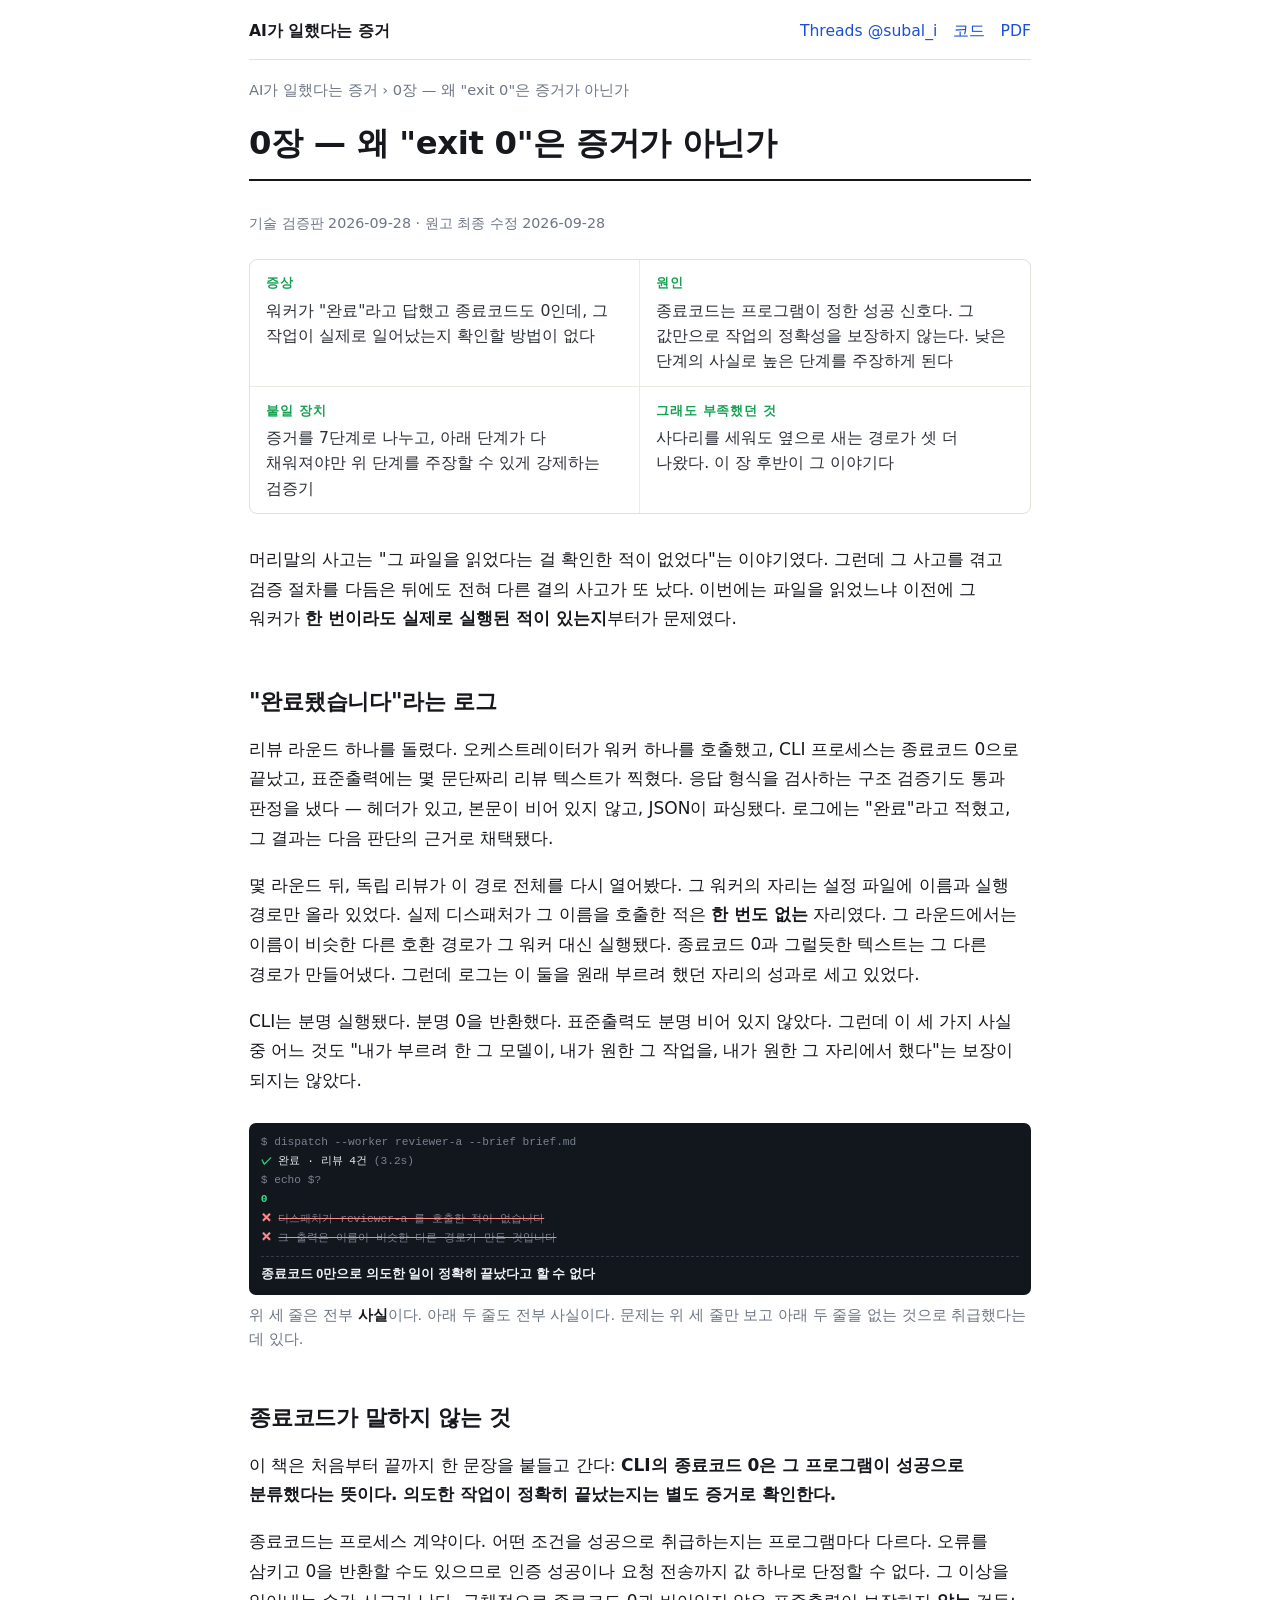
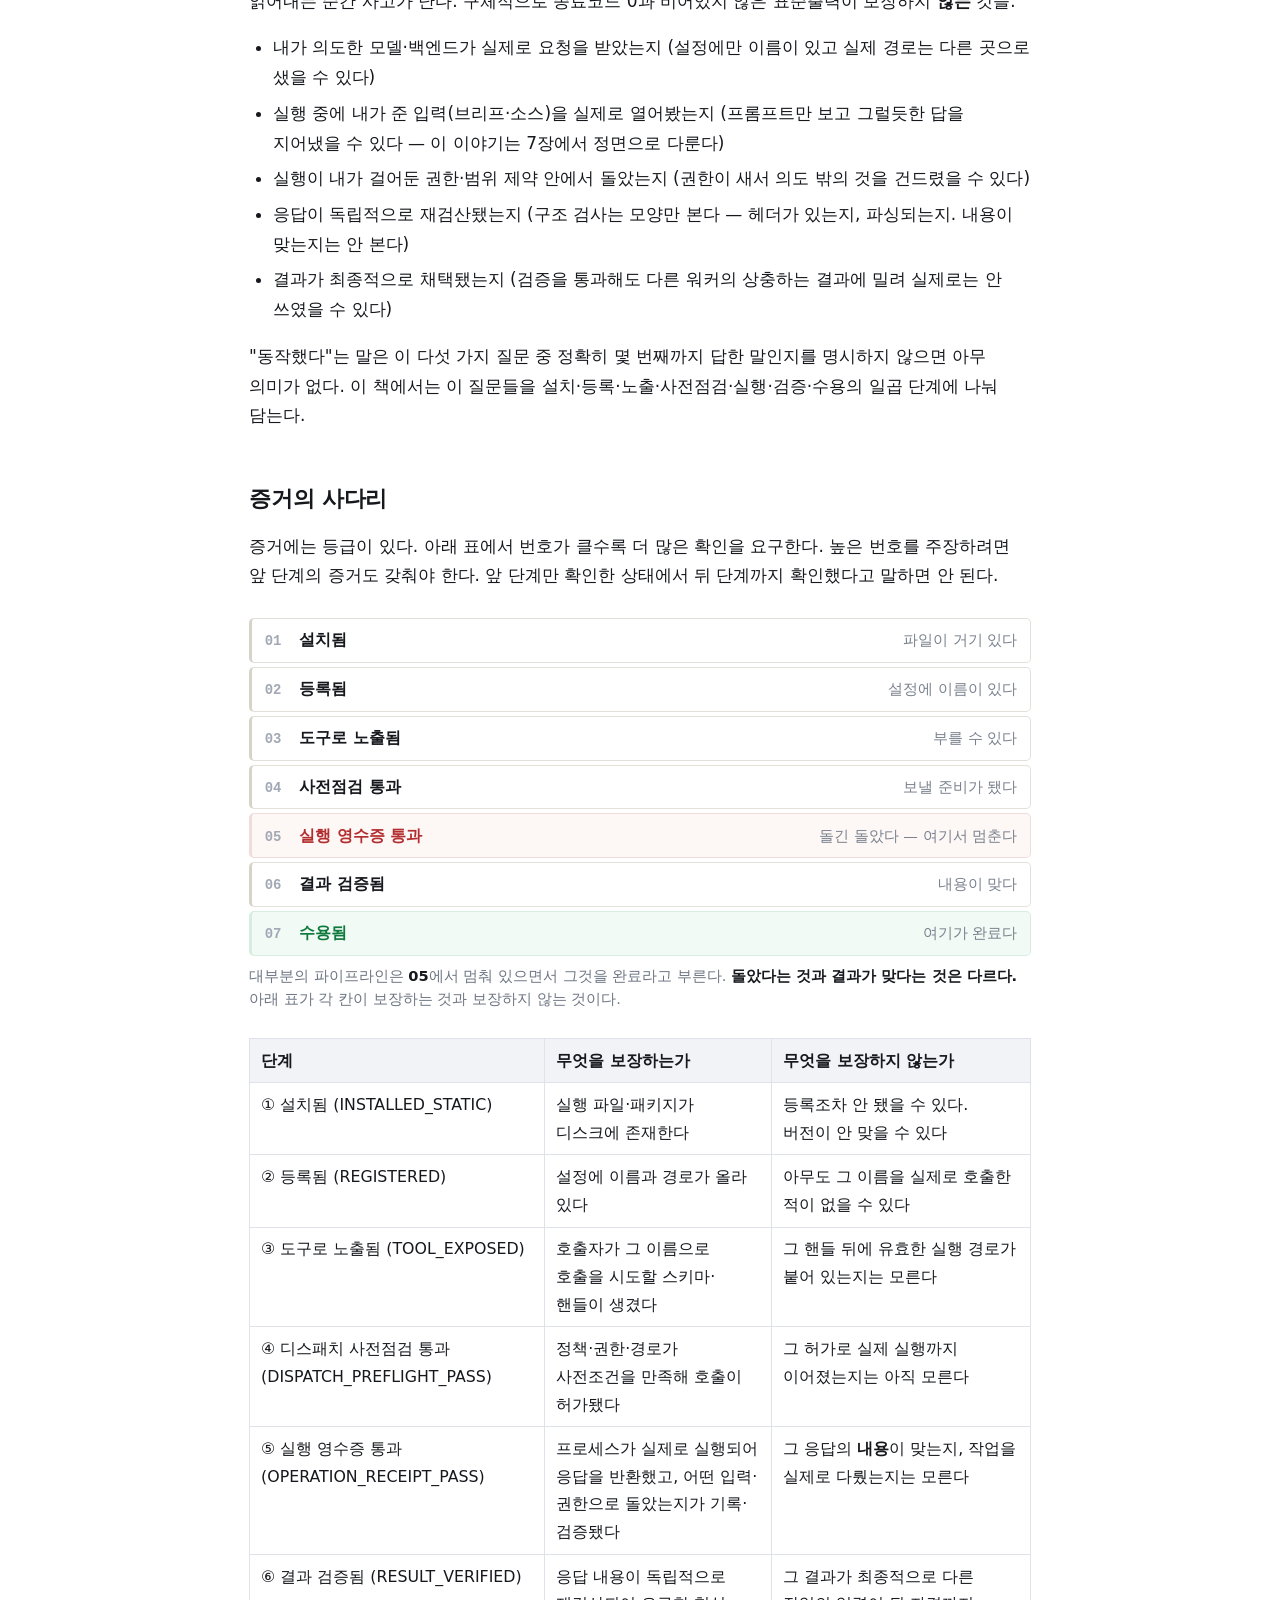
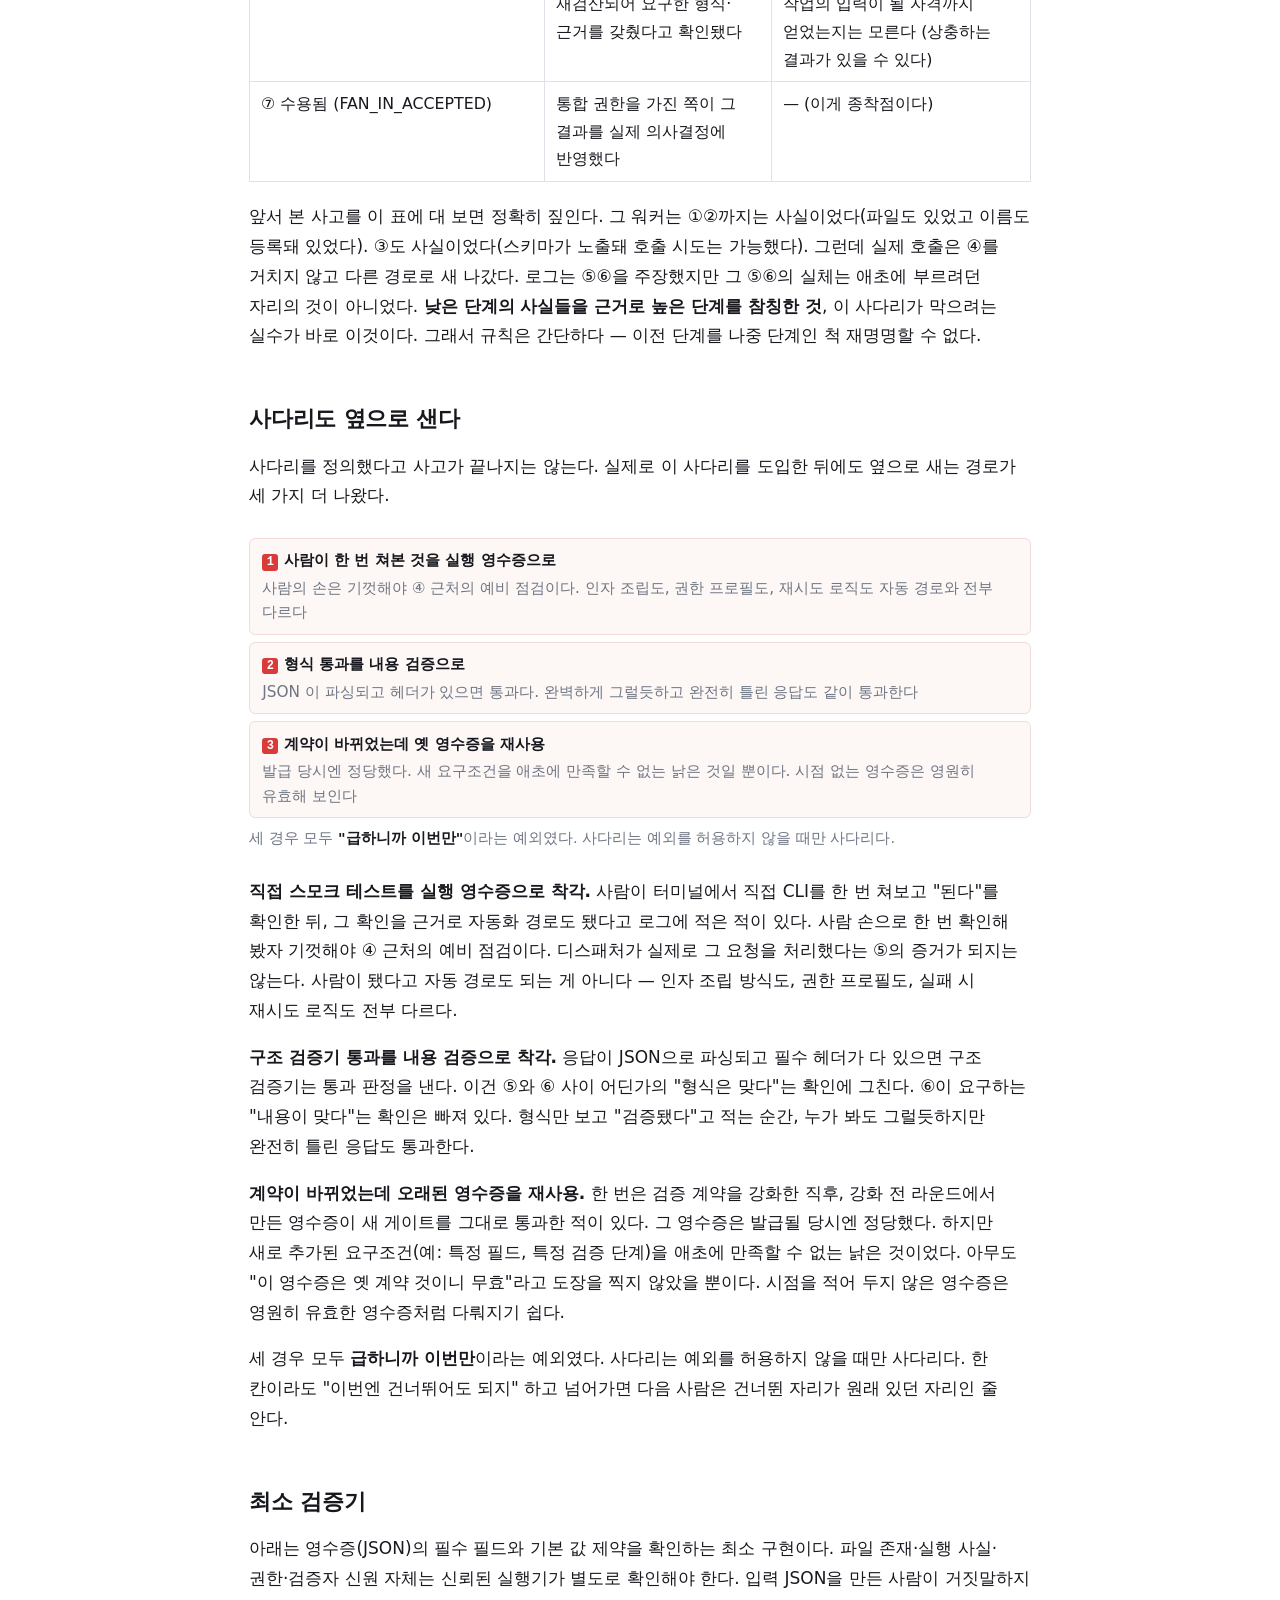
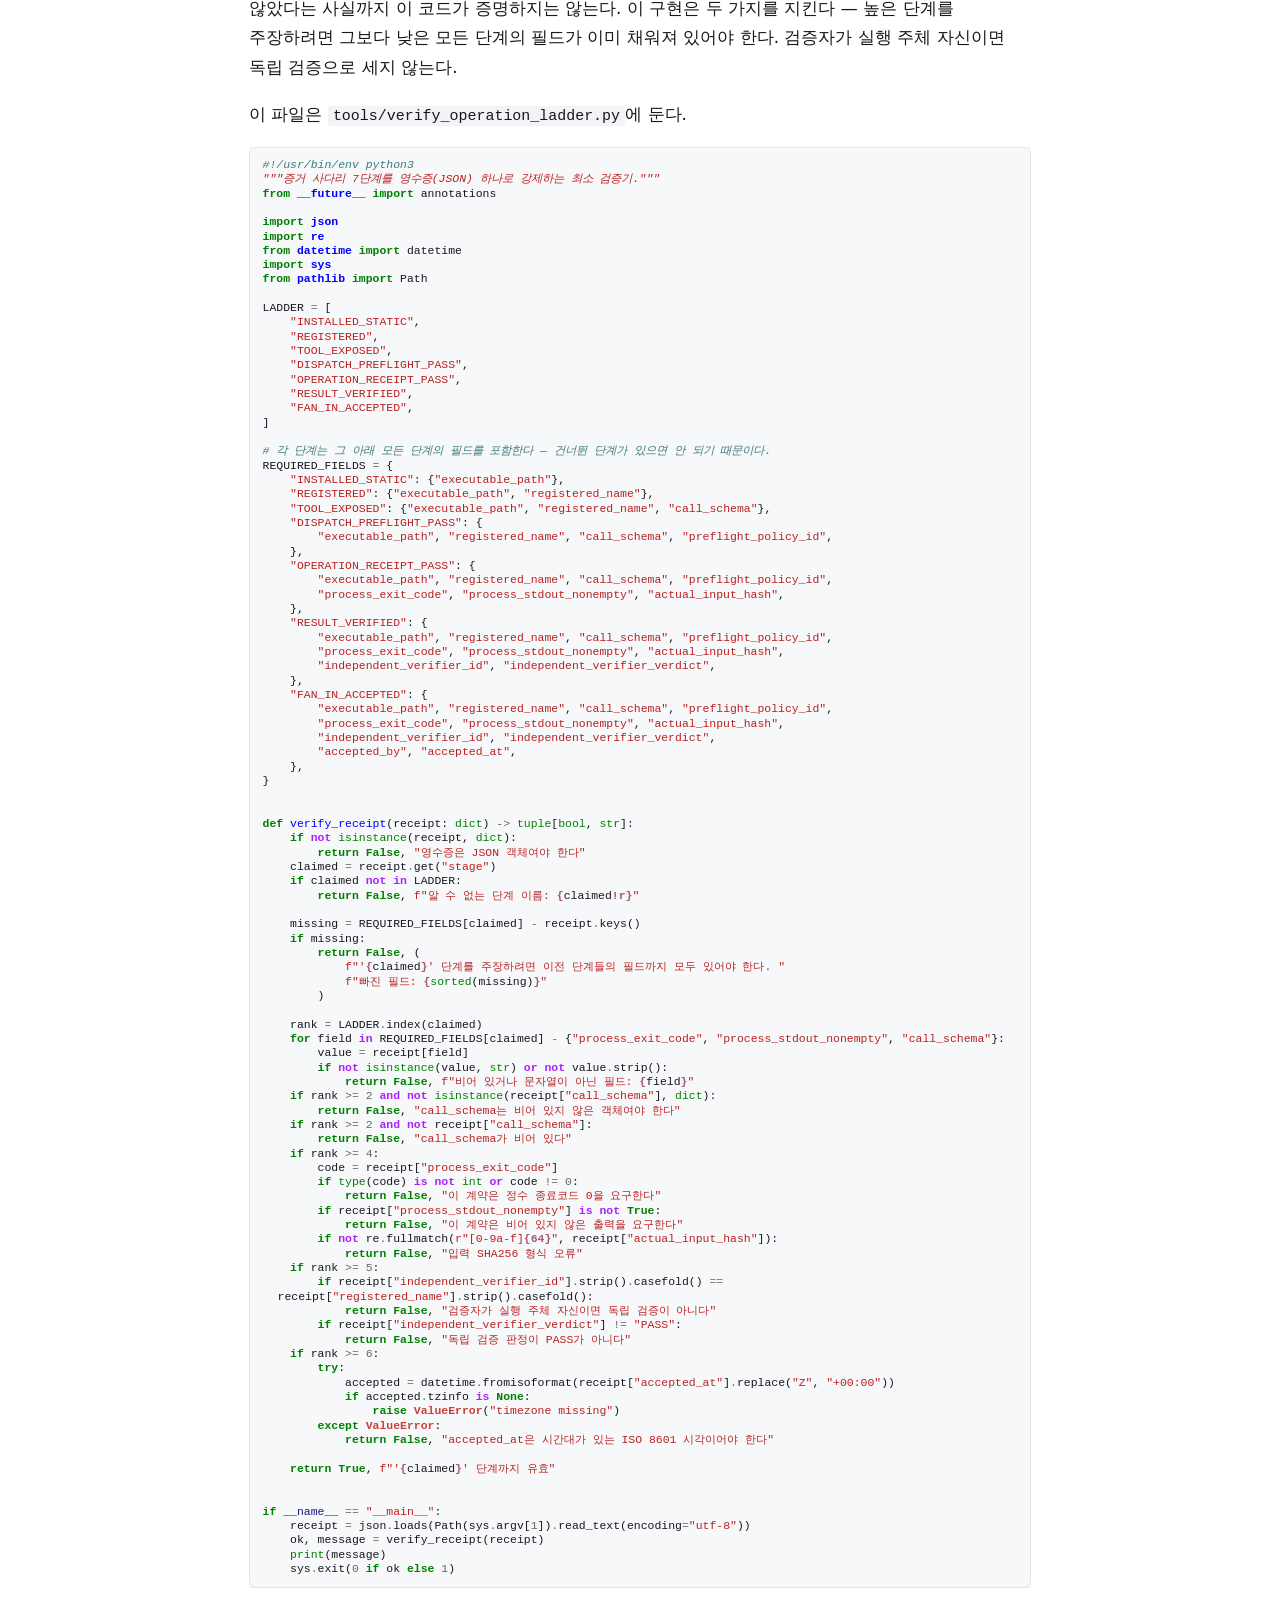
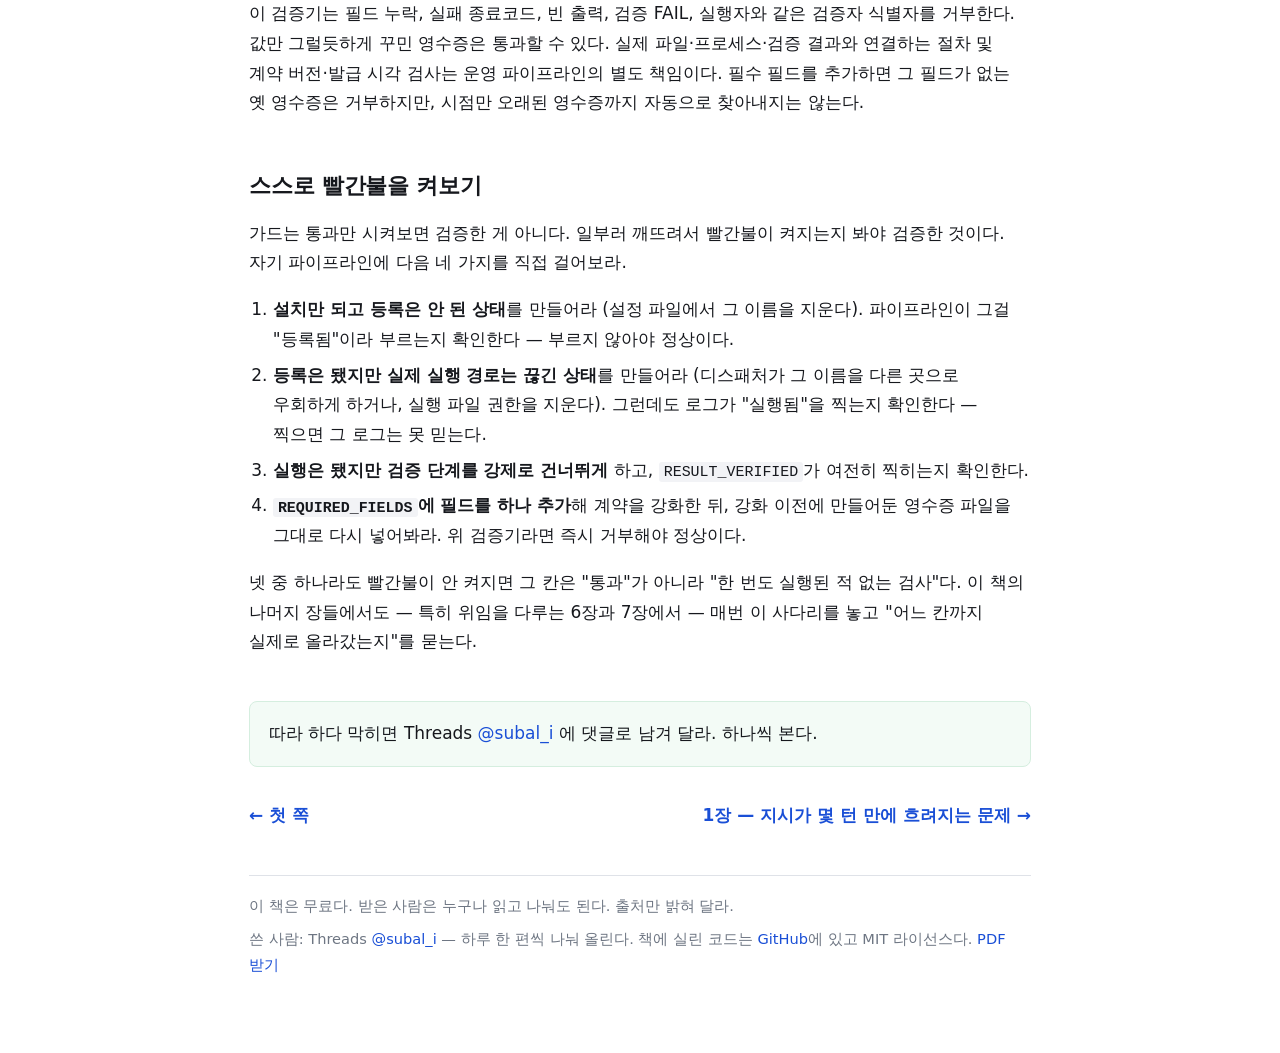
==== docs/ch00-exit-code-is-not-evidence/index.html @ d0c1cbe1 "Add web edition of the book (docs/) for GitHub Pages 책 0~8장 전문을 장마다 한 쪽짜리 웹 책으로 올린다(GitHub Pages, do" ====
<!doctype html>
<html lang="ko">
<head>
<meta charset="utf-8">
<meta name="viewport" content="width=device-width, initial-scale=1">
<title>0장 — 왜 &quot;exit 0&quot;은 증거가 아닌가 | AI가 일했다는 증거</title>
<meta name="description" content="워커가 &quot;완료&quot;라고 답했고 종료코드도 0인데, 그 작업이 실제로 일어났는지 확인할 방법이 없다. 붙일 장치: 증거를 7단계로 나누고, 아래 단계가 다 채워져야만 위 단계를 주장할 수 있게 강제하는 검증기.">
<link rel="canonical" href="https://gforce10-design.github.io/ai-work-evidence/ch00-exit-code-is-not-evidence/">
<meta property="og:type" content="article">
<meta property="og:site_name" content="AI가 일했다는 증거">
<meta property="og:title" content="0장 — 왜 &quot;exit 0&quot;은 증거가 아닌가 | AI가 일했다는 증거">
<meta property="og:description" content="워커가 &quot;완료&quot;라고 답했고 종료코드도 0인데, 그 작업이 실제로 일어났는지 확인할 방법이 없다. 붙일 장치: 증거를 7단계로 나누고, 아래 단계가 다 채워져야만 위 단계를 주장할 수 있게 강제하는 검증기.">
<meta property="og:url" content="https://gforce10-design.github.io/ai-work-evidence/ch00-exit-code-is-not-evidence/">
<meta property="og:image" content="https://gforce10-design.github.io/ai-work-evidence/assets/og.png">
<meta property="og:locale" content="ko_KR">
<meta name="twitter:card" content="summary_large_image">
<link rel="sitemap" type="application/xml" href="https://gforce10-design.github.io/ai-work-evidence/sitemap.xml">
<link rel="stylesheet" href="../assets/style.css">
<script type="application/ld+json">{"@context": "https://schema.org", "@graph": [{"@type": "Article", "@id": "https://gforce10-design.github.io/ai-work-evidence/ch00-exit-code-is-not-evidence/#article", "headline": "0장 — 왜 \"exit 0\"은 증거가 아닌가", "description": "워커가 \"완료\"라고 답했고 종료코드도 0인데, 그 작업이 실제로 일어났는지 확인할 방법이 없다. 붙일 장치: 증거를 7단계로 나누고, 아래 단계가 다 채워져야만 위 단계를 주장할 수 있게 강제하는 검증기.", "inLanguage": "ko", "mainEntityOfPage": "https://gforce10-design.github.io/ai-work-evidence/ch00-exit-code-is-not-evidence/", "isAccessibleForFree": true, "image": "https://gforce10-design.github.io/ai-work-evidence/assets/og.png", "isPartOf": {"@type": "Book", "@id": "https://gforce10-design.github.io/ai-work-evidence/#book", "name": "AI가 일했다는 증거", "url": "https://gforce10-design.github.io/ai-work-evidence/"}, "author": {"@type": "Person", "@id": "https://gforce10-design.github.io/ai-work-evidence/#author", "name": "subal_i", "url": "https://www.threads.com/@subal_i", "sameAs": ["https://www.threads.com/@subal_i", "https://github.com/Gforce10-design"]}, "datePublished": "2026-09-28", "dateModified": "2026-09-28"}, {"@type": "BreadcrumbList", "itemListElement": [{"@type": "ListItem", "position": 1, "name": "AI가 일했다는 증거", "item": "https://gforce10-design.github.io/ai-work-evidence/"}, {"@type": "ListItem", "position": 2, "name": "0장 — 왜 \"exit 0\"은 증거가 아닌가", "item": "https://gforce10-design.github.io/ai-work-evidence/ch00-exit-code-is-not-evidence/"}]}]}</script>
</head>
<body>
<header class="site"><a class="name" href="../">AI가 일했다는 증거</a><nav><a href="https://www.threads.com/@subal_i">Threads @subal_i</a><a href="https://github.com/Gforce10-design/ai-work-evidence">코드</a><a href="https://github.com/Gforce10-design/ai-work-evidence/releases/latest">PDF</a></nav></header>
<nav class="crumb" aria-label="위치"><a href="../">AI가 일했다는 증거</a> › 0장 — 왜 &quot;exit 0&quot;은 증거가 아닌가</nav>
<main>
<article>
<h1 id="0-exit-0">0장 — 왜 "exit 0"은 증거가 아닌가</h1>
<p class="stamp">기술 검증판 2026-09-28 · 원고 최종 수정 2026-09-28</p>
<div class="brief"><div><dt>증상</dt><dd>워커가 "완료"라고 답했고 종료코드도 0인데, 그 작업이 실제로 일어났는지 확인할 방법이 없다</dd></div><div><dt>원인</dt><dd>종료코드는 프로그램이 정한 성공 신호다. 그 값만으로 작업의 정확성을 보장하지 않는다. 낮은 단계의 사실로 높은 단계를 주장하게 된다</dd></div><div><dt>붙일 장치</dt><dd>증거를 7단계로 나누고, 아래 단계가 다 채워져야만 위 단계를 주장할 수 있게 강제하는 검증기</dd></div><div><dt>그래도 부족했던 것</dt><dd>사다리를 세워도 옆으로 새는 경로가 셋 더 나왔다. 이 장 후반이 그 이야기다</dd></div></div>

<p>머리말의 사고는 "그 파일을 읽었다는 걸 확인한 적이 없었다"는 이야기였다. 그런데 그 사고를 겪고 검증 절차를 다듬은 뒤에도 전혀 다른 결의 사고가 또 났다. 이번에는 파일을 읽었느냐 이전에 그 워커가 <strong>한 번이라도 실제로 실행된 적이 있는지</strong>부터가 문제였다.</p>
<h2 id="_1">"완료됐습니다"라는 로그</h2>
<p>리뷰 라운드 하나를 돌렸다. 오케스트레이터가 워커 하나를 호출했고, CLI 프로세스는 종료코드 0으로 끝났고, 표준출력에는 몇 문단짜리 리뷰 텍스트가 찍혔다. 응답 형식을 검사하는 구조 검증기도 통과 판정을 냈다 — 헤더가 있고, 본문이 비어 있지 않고, JSON이 파싱됐다. 로그에는 "완료"라고 적혔고, 그 결과는 다음 판단의 근거로 채택됐다.</p>
<p>몇 라운드 뒤, 독립 리뷰가 이 경로 전체를 다시 열어봤다. 그 워커의 자리는 설정 파일에 이름과 실행 경로만 올라 있었다. 실제 디스패처가 그 이름을 호출한 적은 <strong>한 번도 없는</strong> 자리였다. 그 라운드에서는 이름이 비슷한 다른 호환 경로가 그 워커 대신 실행됐다. 종료코드 0과 그럴듯한 텍스트는 그 다른 경로가 만들어냈다. 그런데 로그는 이 둘을 원래 부르려 했던 자리의 성과로 세고 있었다.</p>
<p>CLI는 분명 실행됐다. 분명 0을 반환했다. 표준출력도 분명 비어 있지 않았다. 그런데 이 세 가지 사실 중 어느 것도 "내가 부르려 한 그 모델이, 내가 원한 그 작업을, 내가 원한 그 자리에서 했다"는 보장이 되지는 않았다.</p>
<div class="fig"><div class="term"><div class="l muted">$ dispatch --worker reviewer-a --brief brief.md</div><div class="l"><span class="ok">✓</span> 완료 · 리뷰 4건 <span class="muted">(3.2s)</span></div><div class="l muted">$ echo $?</div><div class="l"><span class="ok">0</span></div><div class="l"><span class="bad">✕</span> <span class="strike">디스패처가 reviewer-a 를 호출한 적이 없습니다</span></div><div class="l"><span class="bad">✕</span> <span class="strike">그 출력은 이름이 비슷한 다른 경로가 만든 것입니다</span></div><div class="verdict">종료코드 0만으로 의도한 일이 정확히 끝났다고 할 수 없다</div></div><div class="fig-cap">위 세 줄은 전부 <b>사실</b>이다. 아래 두 줄도 전부 사실이다. 문제는 위 세 줄만 보고 아래 두 줄을 없는 것으로 취급했다는 데 있다.</div></div>

<h2 id="_2">종료코드가 말하지 않는 것</h2>
<p>이 책은 처음부터 끝까지 한 문장을 붙들고 간다: <strong>CLI의 종료코드 0은 그 프로그램이 성공으로 분류했다는 뜻이다. 의도한 작업이 정확히 끝났는지는 별도 증거로 확인한다.</strong></p>
<p>종료코드는 프로세스 계약이다. 어떤 조건을 성공으로 취급하는지는 프로그램마다 다르다. 오류를 삼키고 0을 반환할 수도 있으므로 인증 성공이나 요청 전송까지 값 하나로 단정할 수 없다. 그 이상을 읽어내는 순간 사고가 난다. 구체적으로 종료코드 0과 비어있지 않은 표준출력이 보장하지 <strong>않는</strong> 것들:</p>
<ul>
<li>내가 의도한 모델·백엔드가 실제로 요청을 받았는지 (설정에만 이름이 있고 실제 경로는 다른 곳으로 샜을 수 있다)</li>
<li>실행 중에 내가 준 입력(브리프·소스)을 실제로 열어봤는지 (프롬프트만 보고 그럴듯한 답을 지어냈을 수 있다 — 이 이야기는 7장에서 정면으로 다룬다)</li>
<li>실행이 내가 걸어둔 권한·범위 제약 안에서 돌았는지 (권한이 새서 의도 밖의 것을 건드렸을 수 있다)</li>
<li>응답이 독립적으로 재검산됐는지 (구조 검사는 모양만 본다 — 헤더가 있는지, 파싱되는지. 내용이 맞는지는 안 본다)</li>
<li>결과가 최종적으로 채택됐는지 (검증을 통과해도 다른 워커의 상충하는 결과에 밀려 실제로는 안 쓰였을 수 있다)</li>
</ul>
<p>"동작했다"는 말은 이 다섯 가지 질문 중 정확히 몇 번째까지 답한 말인지를 명시하지 않으면 아무 의미가 없다. 이 책에서는 이 질문들을 설치·등록·노출·사전점검·실행·검증·수용의 일곱 단계에 나눠 담는다.</p>
<h2 id="_3">증거의 사다리</h2>
<p>증거에는 등급이 있다. 아래 표에서 번호가 클수록 더 많은 확인을 요구한다. 높은 번호를 주장하려면 앞 단계의 증거도 갖춰야 한다. 앞 단계만 확인한 상태에서 뒤 단계까지 확인했다고 말하면 안 된다.</p>
<div class="fig"><div class="ladder"><div class="rung"><span class="n">01</span><span class="t">설치됨</span><span class="d">파일이 거기 있다</span></div><div class="rung"><span class="n">02</span><span class="t">등록됨</span><span class="d">설정에 이름이 있다</span></div><div class="rung"><span class="n">03</span><span class="t">도구로 노출됨</span><span class="d">부를 수 있다</span></div><div class="rung"><span class="n">04</span><span class="t">사전점검 통과</span><span class="d">보낼 준비가 됐다</span></div><div class="rung bad"><span class="n">05</span><span class="t">실행 영수증 통과</span><span class="d">돌긴 돌았다 — 여기서 멈춘다</span></div><div class="rung"><span class="n">06</span><span class="t">결과 검증됨</span><span class="d">내용이 맞다</span></div><div class="rung hi"><span class="n">07</span><span class="t">수용됨</span><span class="d">여기가 완료다</span></div></div><div class="fig-cap">대부분의 파이프라인은 <b>05</b>에서 멈춰 있으면서 그것을 완료라고 부른다. <b>돌았다는 것과 결과가 맞다는 것은 다르다.</b> 아래 표가 각 칸이 보장하는 것과 보장하지 않는 것이다.</div></div>

<div class="tw"><table>
<thead>
<tr>
<th>단계</th>
<th>무엇을 보장하는가</th>
<th>무엇을 보장하지 않는가</th>
</tr>
</thead>
<tbody>
<tr>
<td>① 설치됨 (INSTALLED_STATIC)</td>
<td>실행 파일·패키지가 디스크에 존재한다</td>
<td>등록조차 안 됐을 수 있다. 버전이 안 맞을 수 있다</td>
</tr>
<tr>
<td>② 등록됨 (REGISTERED)</td>
<td>설정에 이름과 경로가 올라 있다</td>
<td>아무도 그 이름을 실제로 호출한 적이 없을 수 있다</td>
</tr>
<tr>
<td>③ 도구로 노출됨 (TOOL_EXPOSED)</td>
<td>호출자가 그 이름으로 호출을 시도할 스키마·핸들이 생겼다</td>
<td>그 핸들 뒤에 유효한 실행 경로가 붙어 있는지는 모른다</td>
</tr>
<tr>
<td>④ 디스패치 사전점검 통과 (DISPATCH_PREFLIGHT_PASS)</td>
<td>정책·권한·경로가 사전조건을 만족해 호출이 허가됐다</td>
<td>그 허가로 실제 실행까지 이어졌는지는 아직 모른다</td>
</tr>
<tr>
<td>⑤ 실행 영수증 통과 (OPERATION_RECEIPT_PASS)</td>
<td>프로세스가 실제로 실행되어 응답을 반환했고, 어떤 입력·권한으로 돌았는지가 기록·검증됐다</td>
<td>그 응답의 <strong>내용</strong>이 맞는지, 작업을 실제로 다뤘는지는 모른다</td>
</tr>
<tr>
<td>⑥ 결과 검증됨 (RESULT_VERIFIED)</td>
<td>응답 내용이 독립적으로 재검산되어 요구한 형식·근거를 갖췄다고 확인됐다</td>
<td>그 결과가 최종적으로 다른 작업의 입력이 될 자격까지 얻었는지는 모른다 (상충하는 결과가 있을 수 있다)</td>
</tr>
<tr>
<td>⑦ 수용됨 (FAN_IN_ACCEPTED)</td>
<td>통합 권한을 가진 쪽이 그 결과를 실제 의사결정에 반영했다</td>
<td>— (이게 종착점이다)</td>
</tr>
</tbody>
</table></div>
<p>앞서 본 사고를 이 표에 대 보면 정확히 짚인다. 그 워커는 ①②까지는 사실이었다(파일도 있었고 이름도 등록돼 있었다). ③도 사실이었다(스키마가 노출돼 호출 시도는 가능했다). 그런데 실제 호출은 ④를 거치지 않고 다른 경로로 새 나갔다. 로그는 ⑤⑥을 주장했지만 그 ⑤⑥의 실체는 애초에 부르려던 자리의 것이 아니었다. <strong>낮은 단계의 사실들을 근거로 높은 단계를 참칭한 것</strong>, 이 사다리가 막으려는 실수가 바로 이것이다. 그래서 규칙은 간단하다 — 이전 단계를 나중 단계인 척 재명명할 수 없다.</p>
<h2 id="_4">사다리도 옆으로 샌다</h2>
<p>사다리를 정의했다고 사고가 끝나지는 않는다. 실제로 이 사다리를 도입한 뒤에도 옆으로 새는 경로가 세 가지 더 나왔다.</p>
<div class="fig"><div class="cards one"><div class="card warn"><div class="h"><span class="ix">1</span>사람이 한 번 쳐본 것을 실행 영수증으로</div><div class="sub">사람의 손은 기껏해야 ④ 근처의 예비 점검이다. 인자 조립도, 권한 프로필도, 재시도 로직도 자동 경로와 전부 다르다</div></div><div class="card warn"><div class="h"><span class="ix">2</span>형식 통과를 내용 검증으로</div><div class="sub">JSON 이 파싱되고 헤더가 있으면 통과다. 완벽하게 그럴듯하고 완전히 틀린 응답도 같이 통과한다</div></div><div class="card warn"><div class="h"><span class="ix">3</span>계약이 바뀌었는데 옛 영수증을 재사용</div><div class="sub">발급 당시엔 정당했다. 새 요구조건을 애초에 만족할 수 없는 낡은 것일 뿐이다. 시점 없는 영수증은 영원히 유효해 보인다</div></div></div><div class="fig-cap">세 경우 모두 <b>"급하니까 이번만"</b>이라는 예외였다. 사다리는 예외를 허용하지 않을 때만 사다리다.</div></div>

<p><strong>직접 스모크 테스트를 실행 영수증으로 착각.</strong> 사람이 터미널에서 직접 CLI를 한 번 쳐보고 "된다"를 확인한 뒤, 그 확인을 근거로 자동화 경로도 됐다고 로그에 적은 적이 있다. 사람 손으로 한 번 확인해 봤자 기껏해야 ④ 근처의 예비 점검이다. 디스패처가 실제로 그 요청을 처리했다는 ⑤의 증거가 되지는 않는다. 사람이 됐다고 자동 경로도 되는 게 아니다 — 인자 조립 방식도, 권한 프로필도, 실패 시 재시도 로직도 전부 다르다.</p>
<p><strong>구조 검증기 통과를 내용 검증으로 착각.</strong> 응답이 JSON으로 파싱되고 필수 헤더가 다 있으면 구조 검증기는 통과 판정을 낸다. 이건 ⑤와 ⑥ 사이 어딘가의 "형식은 맞다"는 확인에 그친다. ⑥이 요구하는 "내용이 맞다"는 확인은 빠져 있다. 형식만 보고 "검증됐다"고 적는 순간, 누가 봐도 그럴듯하지만 완전히 틀린 응답도 통과한다.</p>
<p><strong>계약이 바뀌었는데 오래된 영수증을 재사용.</strong> 한 번은 검증 계약을 강화한 직후, 강화 전 라운드에서 만든 영수증이 새 게이트를 그대로 통과한 적이 있다. 그 영수증은 발급될 당시엔 정당했다. 하지만 새로 추가된 요구조건(예: 특정 필드, 특정 검증 단계)을 애초에 만족할 수 없는 낡은 것이었다. 아무도 "이 영수증은 옛 계약 것이니 무효"라고 도장을 찍지 않았을 뿐이다. 시점을 적어 두지 않은 영수증은 영원히 유효한 영수증처럼 다뤄지기 쉽다.</p>
<p>세 경우 모두 <strong>급하니까 이번만</strong>이라는 예외였다. 사다리는 예외를 허용하지 않을 때만 사다리다. 한 칸이라도 "이번엔 건너뛰어도 되지" 하고 넘어가면 다음 사람은 건너뛴 자리가 원래 있던 자리인 줄 안다.</p>
<h2 id="_5">최소 검증기</h2>
<p>아래는 영수증(JSON)의 필수 필드와 기본 값 제약을 확인하는 최소 구현이다. 파일 존재·실행 사실·권한·검증자 신원 자체는 신뢰된 실행기가 별도로 확인해야 한다. 입력 JSON을 만든 사람이 거짓말하지 않았다는 사실까지 이 코드가 증명하지는 않는다. 이 구현은 두 가지를 지킨다 — 높은 단계를 주장하려면 그보다 낮은 모든 단계의 필드가 이미 채워져 있어야 한다. 검증자가 실행 주체 자신이면 독립 검증으로 세지 않는다.</p>
<p>이 파일은 <code>tools/verify_operation_ladder.py</code>에 둔다.</p>
<div class="codehilite" style="background: #f8f8f8"><pre style="line-height: 125%;"><span></span><code><span id="ln-1"><span style="color: #3D7B7B; font-style: italic">#!/usr/bin/env python3</span>
</span><span id="ln-2"><span style="color: #BA2121; font-style: italic">&quot;&quot;&quot;증거 사다리 7단계를 영수증(JSON) 하나로 강제하는 최소 검증기.&quot;&quot;&quot;</span>
</span><span id="ln-3"><span style="color: #008000; font-weight: bold">from</span><span style="color: #BBB"> </span><span style="color: #00F; font-weight: bold">__future__</span><span style="color: #BBB"> </span><span style="color: #008000; font-weight: bold">import</span> annotations
</span><span id="ln-4">
</span><span id="ln-5"><span style="color: #008000; font-weight: bold">import</span><span style="color: #BBB"> </span><span style="color: #00F; font-weight: bold">json</span>
</span><span id="ln-6"><span style="color: #008000; font-weight: bold">import</span><span style="color: #BBB"> </span><span style="color: #00F; font-weight: bold">re</span>
</span><span id="ln-7"><span style="color: #008000; font-weight: bold">from</span><span style="color: #BBB"> </span><span style="color: #00F; font-weight: bold">datetime</span><span style="color: #BBB"> </span><span style="color: #008000; font-weight: bold">import</span> datetime
</span><span id="ln-8"><span style="color: #008000; font-weight: bold">import</span><span style="color: #BBB"> </span><span style="color: #00F; font-weight: bold">sys</span>
</span><span id="ln-9"><span style="color: #008000; font-weight: bold">from</span><span style="color: #BBB"> </span><span style="color: #00F; font-weight: bold">pathlib</span><span style="color: #BBB"> </span><span style="color: #008000; font-weight: bold">import</span> Path
</span><span id="ln-10">
</span><span id="ln-11">LADDER <span style="color: #666">=</span> [
</span><span id="ln-12">    <span style="color: #BA2121">&quot;INSTALLED_STATIC&quot;</span>,
</span><span id="ln-13">    <span style="color: #BA2121">&quot;REGISTERED&quot;</span>,
</span><span id="ln-14">    <span style="color: #BA2121">&quot;TOOL_EXPOSED&quot;</span>,
</span><span id="ln-15">    <span style="color: #BA2121">&quot;DISPATCH_PREFLIGHT_PASS&quot;</span>,
</span><span id="ln-16">    <span style="color: #BA2121">&quot;OPERATION_RECEIPT_PASS&quot;</span>,
</span><span id="ln-17">    <span style="color: #BA2121">&quot;RESULT_VERIFIED&quot;</span>,
</span><span id="ln-18">    <span style="color: #BA2121">&quot;FAN_IN_ACCEPTED&quot;</span>,
</span><span id="ln-19">]
</span><span id="ln-20">
</span><span id="ln-21"><span style="color: #3D7B7B; font-style: italic"># 각 단계는 그 아래 모든 단계의 필드를 포함한다 — 건너뛴 단계가 있으면 안 되기 때문이다.</span>
</span><span id="ln-22">REQUIRED_FIELDS <span style="color: #666">=</span> {
</span><span id="ln-23">    <span style="color: #BA2121">&quot;INSTALLED_STATIC&quot;</span>: {<span style="color: #BA2121">&quot;executable_path&quot;</span>},
</span><span id="ln-24">    <span style="color: #BA2121">&quot;REGISTERED&quot;</span>: {<span style="color: #BA2121">&quot;executable_path&quot;</span>, <span style="color: #BA2121">&quot;registered_name&quot;</span>},
</span><span id="ln-25">    <span style="color: #BA2121">&quot;TOOL_EXPOSED&quot;</span>: {<span style="color: #BA2121">&quot;executable_path&quot;</span>, <span style="color: #BA2121">&quot;registered_name&quot;</span>, <span style="color: #BA2121">&quot;call_schema&quot;</span>},
</span><span id="ln-26">    <span style="color: #BA2121">&quot;DISPATCH_PREFLIGHT_PASS&quot;</span>: {
</span><span id="ln-27">        <span style="color: #BA2121">&quot;executable_path&quot;</span>, <span style="color: #BA2121">&quot;registered_name&quot;</span>, <span style="color: #BA2121">&quot;call_schema&quot;</span>, <span style="color: #BA2121">&quot;preflight_policy_id&quot;</span>,
</span><span id="ln-28">    },
</span><span id="ln-29">    <span style="color: #BA2121">&quot;OPERATION_RECEIPT_PASS&quot;</span>: {
</span><span id="ln-30">        <span style="color: #BA2121">&quot;executable_path&quot;</span>, <span style="color: #BA2121">&quot;registered_name&quot;</span>, <span style="color: #BA2121">&quot;call_schema&quot;</span>, <span style="color: #BA2121">&quot;preflight_policy_id&quot;</span>,
</span><span id="ln-31">        <span style="color: #BA2121">&quot;process_exit_code&quot;</span>, <span style="color: #BA2121">&quot;process_stdout_nonempty&quot;</span>, <span style="color: #BA2121">&quot;actual_input_hash&quot;</span>,
</span><span id="ln-32">    },
</span><span id="ln-33">    <span style="color: #BA2121">&quot;RESULT_VERIFIED&quot;</span>: {
</span><span id="ln-34">        <span style="color: #BA2121">&quot;executable_path&quot;</span>, <span style="color: #BA2121">&quot;registered_name&quot;</span>, <span style="color: #BA2121">&quot;call_schema&quot;</span>, <span style="color: #BA2121">&quot;preflight_policy_id&quot;</span>,
</span><span id="ln-35">        <span style="color: #BA2121">&quot;process_exit_code&quot;</span>, <span style="color: #BA2121">&quot;process_stdout_nonempty&quot;</span>, <span style="color: #BA2121">&quot;actual_input_hash&quot;</span>,
</span><span id="ln-36">        <span style="color: #BA2121">&quot;independent_verifier_id&quot;</span>, <span style="color: #BA2121">&quot;independent_verifier_verdict&quot;</span>,
</span><span id="ln-37">    },
</span><span id="ln-38">    <span style="color: #BA2121">&quot;FAN_IN_ACCEPTED&quot;</span>: {
</span><span id="ln-39">        <span style="color: #BA2121">&quot;executable_path&quot;</span>, <span style="color: #BA2121">&quot;registered_name&quot;</span>, <span style="color: #BA2121">&quot;call_schema&quot;</span>, <span style="color: #BA2121">&quot;preflight_policy_id&quot;</span>,
</span><span id="ln-40">        <span style="color: #BA2121">&quot;process_exit_code&quot;</span>, <span style="color: #BA2121">&quot;process_stdout_nonempty&quot;</span>, <span style="color: #BA2121">&quot;actual_input_hash&quot;</span>,
</span><span id="ln-41">        <span style="color: #BA2121">&quot;independent_verifier_id&quot;</span>, <span style="color: #BA2121">&quot;independent_verifier_verdict&quot;</span>,
</span><span id="ln-42">        <span style="color: #BA2121">&quot;accepted_by&quot;</span>, <span style="color: #BA2121">&quot;accepted_at&quot;</span>,
</span><span id="ln-43">    },
</span><span id="ln-44">}
</span><span id="ln-45">
</span><span id="ln-46">
</span><span id="ln-47"><span style="color: #008000; font-weight: bold">def</span><span style="color: #BBB"> </span><span style="color: #00F">verify_receipt</span>(receipt: <span style="color: #008000">dict</span>) <span style="color: #666">-&gt;</span> <span style="color: #008000">tuple</span>[<span style="color: #008000">bool</span>, <span style="color: #008000">str</span>]:
</span><span id="ln-48">    <span style="color: #008000; font-weight: bold">if</span> <span style="color: #A2F; font-weight: bold">not</span> <span style="color: #008000">isinstance</span>(receipt, <span style="color: #008000">dict</span>):
</span><span id="ln-49">        <span style="color: #008000; font-weight: bold">return</span> <span style="color: #008000; font-weight: bold">False</span>, <span style="color: #BA2121">&quot;영수증은 JSON 객체여야 한다&quot;</span>
</span><span id="ln-50">    claimed <span style="color: #666">=</span> receipt<span style="color: #666">.</span>get(<span style="color: #BA2121">&quot;stage&quot;</span>)
</span><span id="ln-51">    <span style="color: #008000; font-weight: bold">if</span> claimed <span style="color: #A2F; font-weight: bold">not</span> <span style="color: #A2F; font-weight: bold">in</span> LADDER:
</span><span id="ln-52">        <span style="color: #008000; font-weight: bold">return</span> <span style="color: #008000; font-weight: bold">False</span>, <span style="color: #BA2121">f&quot;알 수 없는 단계 이름: </span><span style="color: #A45A77; font-weight: bold">{</span>claimed<span style="color: #A45A77; font-weight: bold">!r}</span><span style="color: #BA2121">&quot;</span>
</span><span id="ln-53">
</span><span id="ln-54">    missing <span style="color: #666">=</span> REQUIRED_FIELDS[claimed] <span style="color: #666">-</span> receipt<span style="color: #666">.</span>keys()
</span><span id="ln-55">    <span style="color: #008000; font-weight: bold">if</span> missing:
</span><span id="ln-56">        <span style="color: #008000; font-weight: bold">return</span> <span style="color: #008000; font-weight: bold">False</span>, (
</span><span id="ln-57">            <span style="color: #BA2121">f&quot;&#39;</span><span style="color: #A45A77; font-weight: bold">{</span>claimed<span style="color: #A45A77; font-weight: bold">}</span><span style="color: #BA2121">&#39; 단계를 주장하려면 이전 단계들의 필드까지 모두 있어야 한다. &quot;</span>
</span><span id="ln-58">            <span style="color: #BA2121">f&quot;빠진 필드: </span><span style="color: #A45A77; font-weight: bold">{</span><span style="color: #008000">sorted</span>(missing)<span style="color: #A45A77; font-weight: bold">}</span><span style="color: #BA2121">&quot;</span>
</span><span id="ln-59">        )
</span><span id="ln-60">
</span><span id="ln-61">    rank <span style="color: #666">=</span> LADDER<span style="color: #666">.</span>index(claimed)
</span><span id="ln-62">    <span style="color: #008000; font-weight: bold">for</span> field <span style="color: #A2F; font-weight: bold">in</span> REQUIRED_FIELDS[claimed] <span style="color: #666">-</span> {<span style="color: #BA2121">&quot;process_exit_code&quot;</span>, <span style="color: #BA2121">&quot;process_stdout_nonempty&quot;</span>, <span style="color: #BA2121">&quot;call_schema&quot;</span>}:
</span><span id="ln-63">        value <span style="color: #666">=</span> receipt[field]
</span><span id="ln-64">        <span style="color: #008000; font-weight: bold">if</span> <span style="color: #A2F; font-weight: bold">not</span> <span style="color: #008000">isinstance</span>(value, <span style="color: #008000">str</span>) <span style="color: #A2F; font-weight: bold">or</span> <span style="color: #A2F; font-weight: bold">not</span> value<span style="color: #666">.</span>strip():
</span><span id="ln-65">            <span style="color: #008000; font-weight: bold">return</span> <span style="color: #008000; font-weight: bold">False</span>, <span style="color: #BA2121">f&quot;비어 있거나 문자열이 아닌 필드: </span><span style="color: #A45A77; font-weight: bold">{</span>field<span style="color: #A45A77; font-weight: bold">}</span><span style="color: #BA2121">&quot;</span>
</span><span id="ln-66">    <span style="color: #008000; font-weight: bold">if</span> rank <span style="color: #666">&gt;=</span> <span style="color: #666">2</span> <span style="color: #A2F; font-weight: bold">and</span> <span style="color: #A2F; font-weight: bold">not</span> <span style="color: #008000">isinstance</span>(receipt[<span style="color: #BA2121">&quot;call_schema&quot;</span>], <span style="color: #008000">dict</span>):
</span><span id="ln-67">        <span style="color: #008000; font-weight: bold">return</span> <span style="color: #008000; font-weight: bold">False</span>, <span style="color: #BA2121">&quot;call_schema는 비어 있지 않은 객체여야 한다&quot;</span>
</span><span id="ln-68">    <span style="color: #008000; font-weight: bold">if</span> rank <span style="color: #666">&gt;=</span> <span style="color: #666">2</span> <span style="color: #A2F; font-weight: bold">and</span> <span style="color: #A2F; font-weight: bold">not</span> receipt[<span style="color: #BA2121">&quot;call_schema&quot;</span>]:
</span><span id="ln-69">        <span style="color: #008000; font-weight: bold">return</span> <span style="color: #008000; font-weight: bold">False</span>, <span style="color: #BA2121">&quot;call_schema가 비어 있다&quot;</span>
</span><span id="ln-70">    <span style="color: #008000; font-weight: bold">if</span> rank <span style="color: #666">&gt;=</span> <span style="color: #666">4</span>:
</span><span id="ln-71">        code <span style="color: #666">=</span> receipt[<span style="color: #BA2121">&quot;process_exit_code&quot;</span>]
</span><span id="ln-72">        <span style="color: #008000; font-weight: bold">if</span> <span style="color: #008000">type</span>(code) <span style="color: #A2F; font-weight: bold">is</span> <span style="color: #A2F; font-weight: bold">not</span> <span style="color: #008000">int</span> <span style="color: #A2F; font-weight: bold">or</span> code <span style="color: #666">!=</span> <span style="color: #666">0</span>:
</span><span id="ln-73">            <span style="color: #008000; font-weight: bold">return</span> <span style="color: #008000; font-weight: bold">False</span>, <span style="color: #BA2121">&quot;이 계약은 정수 종료코드 0을 요구한다&quot;</span>
</span><span id="ln-74">        <span style="color: #008000; font-weight: bold">if</span> receipt[<span style="color: #BA2121">&quot;process_stdout_nonempty&quot;</span>] <span style="color: #A2F; font-weight: bold">is</span> <span style="color: #A2F; font-weight: bold">not</span> <span style="color: #008000; font-weight: bold">True</span>:
</span><span id="ln-75">            <span style="color: #008000; font-weight: bold">return</span> <span style="color: #008000; font-weight: bold">False</span>, <span style="color: #BA2121">&quot;이 계약은 비어 있지 않은 출력을 요구한다&quot;</span>
</span><span id="ln-76">        <span style="color: #008000; font-weight: bold">if</span> <span style="color: #A2F; font-weight: bold">not</span> re<span style="color: #666">.</span>fullmatch(<span style="color: #BA2121">r&quot;[0-9a-f]</span><span style="color: #A45A77; font-weight: bold">{64}</span><span style="color: #BA2121">&quot;</span>, receipt[<span style="color: #BA2121">&quot;actual_input_hash&quot;</span>]):
</span><span id="ln-77">            <span style="color: #008000; font-weight: bold">return</span> <span style="color: #008000; font-weight: bold">False</span>, <span style="color: #BA2121">&quot;입력 SHA256 형식 오류&quot;</span>
</span><span id="ln-78">    <span style="color: #008000; font-weight: bold">if</span> rank <span style="color: #666">&gt;=</span> <span style="color: #666">5</span>:
</span><span id="ln-79">        <span style="color: #008000; font-weight: bold">if</span> receipt[<span style="color: #BA2121">&quot;independent_verifier_id&quot;</span>]<span style="color: #666">.</span>strip()<span style="color: #666">.</span>casefold() <span style="color: #666">==</span> receipt[<span style="color: #BA2121">&quot;registered_name&quot;</span>]<span style="color: #666">.</span>strip()<span style="color: #666">.</span>casefold():
</span><span id="ln-80">            <span style="color: #008000; font-weight: bold">return</span> <span style="color: #008000; font-weight: bold">False</span>, <span style="color: #BA2121">&quot;검증자가 실행 주체 자신이면 독립 검증이 아니다&quot;</span>
</span><span id="ln-81">        <span style="color: #008000; font-weight: bold">if</span> receipt[<span style="color: #BA2121">&quot;independent_verifier_verdict&quot;</span>] <span style="color: #666">!=</span> <span style="color: #BA2121">&quot;PASS&quot;</span>:
</span><span id="ln-82">            <span style="color: #008000; font-weight: bold">return</span> <span style="color: #008000; font-weight: bold">False</span>, <span style="color: #BA2121">&quot;독립 검증 판정이 PASS가 아니다&quot;</span>
</span><span id="ln-83">    <span style="color: #008000; font-weight: bold">if</span> rank <span style="color: #666">&gt;=</span> <span style="color: #666">6</span>:
</span><span id="ln-84">        <span style="color: #008000; font-weight: bold">try</span>:
</span><span id="ln-85">            accepted <span style="color: #666">=</span> datetime<span style="color: #666">.</span>fromisoformat(receipt[<span style="color: #BA2121">&quot;accepted_at&quot;</span>]<span style="color: #666">.</span>replace(<span style="color: #BA2121">&quot;Z&quot;</span>, <span style="color: #BA2121">&quot;+00:00&quot;</span>))
</span><span id="ln-86">            <span style="color: #008000; font-weight: bold">if</span> accepted<span style="color: #666">.</span>tzinfo <span style="color: #A2F; font-weight: bold">is</span> <span style="color: #008000; font-weight: bold">None</span>:
</span><span id="ln-87">                <span style="color: #008000; font-weight: bold">raise</span> <span style="color: #CB3F38; font-weight: bold">ValueError</span>(<span style="color: #BA2121">&quot;timezone missing&quot;</span>)
</span><span id="ln-88">        <span style="color: #008000; font-weight: bold">except</span> <span style="color: #CB3F38; font-weight: bold">ValueError</span>:
</span><span id="ln-89">            <span style="color: #008000; font-weight: bold">return</span> <span style="color: #008000; font-weight: bold">False</span>, <span style="color: #BA2121">&quot;accepted_at은 시간대가 있는 ISO 8601 시각이어야 한다&quot;</span>
</span><span id="ln-90">
</span><span id="ln-91">    <span style="color: #008000; font-weight: bold">return</span> <span style="color: #008000; font-weight: bold">True</span>, <span style="color: #BA2121">f&quot;&#39;</span><span style="color: #A45A77; font-weight: bold">{</span>claimed<span style="color: #A45A77; font-weight: bold">}</span><span style="color: #BA2121">&#39; 단계까지 유효&quot;</span>
</span><span id="ln-92">
</span><span id="ln-93">
</span><span id="ln-94"><span style="color: #008000; font-weight: bold">if</span> <span style="color: #19177C">__name__</span> <span style="color: #666">==</span> <span style="color: #BA2121">&quot;__main__&quot;</span>:
</span><span id="ln-95">    receipt <span style="color: #666">=</span> json<span style="color: #666">.</span>loads(Path(sys<span style="color: #666">.</span>argv[<span style="color: #666">1</span>])<span style="color: #666">.</span>read_text(encoding<span style="color: #666">=</span><span style="color: #BA2121">&quot;utf-8&quot;</span>))
</span><span id="ln-96">    ok, message <span style="color: #666">=</span> verify_receipt(receipt)
</span><span id="ln-97">    <span style="color: #008000">print</span>(message)
</span><span id="ln-98">    sys<span style="color: #666">.</span>exit(<span style="color: #666">0</span> <span style="color: #008000; font-weight: bold">if</span> ok <span style="color: #008000; font-weight: bold">else</span> <span style="color: #666">1</span>)
</span></code></pre></div>

<p>이 검증기는 필드 누락, 실패 종료코드, 빈 출력, 검증 FAIL, 실행자와 같은 검증자 식별자를 거부한다. 값만 그럴듯하게 꾸민 영수증은 통과할 수 있다. 실제 파일·프로세스·검증 결과와 연결하는 절차 및 계약 버전·발급 시각 검사는 운영 파이프라인의 별도 책임이다. 필수 필드를 추가하면 그 필드가 없는 옛 영수증은 거부하지만, 시점만 오래된 영수증까지 자동으로 찾아내지는 않는다.</p>
<h2 id="_6">스스로 빨간불을 켜보기</h2>
<p>가드는 통과만 시켜보면 검증한 게 아니다. 일부러 깨뜨려서 빨간불이 켜지는지 봐야 검증한 것이다. 자기 파이프라인에 다음 네 가지를 직접 걸어보라.</p>
<ol>
<li><strong>설치만 되고 등록은 안 된 상태</strong>를 만들어라 (설정 파일에서 그 이름을 지운다). 파이프라인이 그걸 "등록됨"이라 부르는지 확인한다 — 부르지 않아야 정상이다.</li>
<li><strong>등록은 됐지만 실제 실행 경로는 끊긴 상태</strong>를 만들어라 (디스패처가 그 이름을 다른 곳으로 우회하게 하거나, 실행 파일 권한을 지운다). 그런데도 로그가 "실행됨"을 찍는지 확인한다 — 찍으면 그 로그는 못 믿는다.</li>
<li><strong>실행은 됐지만 검증 단계를 강제로 건너뛰게</strong> 하고, <code>RESULT_VERIFIED</code>가 여전히 찍히는지 확인한다.</li>
<li><strong><code>REQUIRED_FIELDS</code>에 필드를 하나 추가</strong>해 계약을 강화한 뒤, 강화 이전에 만들어둔 영수증 파일을 그대로 다시 넣어봐라. 위 검증기라면 즉시 거부해야 정상이다.</li>
</ol>
<p>넷 중 하나라도 빨간불이 안 켜지면 그 칸은 "통과"가 아니라 "한 번도 실행된 적 없는 검사"다. 이 책의 나머지 장들에서도 — 특히 위임을 다루는 6장과 7장에서 — 매번 이 사다리를 놓고 "어느 칸까지 실제로 올라갔는지"를 묻는다.</p>
</article>
<aside class="ask">
<p>따라 하다 막히면 Threads <a href="https://www.threads.com/@subal_i">@subal_i</a> 에 댓글로 남겨 달라. 하나씩 본다.</p>
</aside>
</main>
<nav class="pager"><a class="prev" href="../">← 첫 쪽</a><a class="next" href="../ch01-directives-fade/">1장 — 지시가 몇 턴 만에 흐려지는 문제 →</a></nav>
<footer class="site">
<p>이 책은 무료다. 받은 사람은 누구나 읽고 나눠도 된다. 출처만 밝혀 달라.</p>
<p>쓴 사람: Threads <a href="https://www.threads.com/@subal_i">@subal_i</a> — 하루 한 편씩 나눠 올린다. 책에 실린 코드는 <a href="https://github.com/Gforce10-design/ai-work-evidence">GitHub</a>에 있고 MIT 라이선스다. <a href="https://github.com/Gforce10-design/ai-work-evidence/releases/latest">PDF 받기</a></p>
</footer>
</body>
</html>
---- docs/assets/style.css ----
@page {
  size: A4;
  margin: 20mm 18mm 22mm 18mm;
  @bottom-center { content: counter(page); }
}
:root { color-scheme: light; }
html { -webkit-text-size-adjust: 100%; }
body {
  font-family: "Apple SD Gothic Neo", "Noto Sans KR", "Malgun Gothic", system-ui, sans-serif;
  font-size: 10.5pt;
  line-height: 1.75;
  color: #16181d;
  background: #fff;
  margin: 0 auto;
  max-width: 46em;
  padding: 2em 1.5em 4em;
  word-break: keep-all;
  overflow-wrap: break-word;
}
h1, h2, h3, h4 { line-height: 1.35; font-weight: 700; letter-spacing: -0.01em; }
h1 {
  font-size: 1.9em;
  margin: 0 0 1.2em;
  padding-bottom: 0.4em;
  border-bottom: 2px solid #16181d;
  page-break-before: always;
  break-before: page;
}
h1:first-of-type { page-break-before: avoid; break-before: avoid; }
h2 { font-size: 1.3em; margin: 2.4em 0 0.8em; page-break-after: avoid; break-after: avoid; }
h3 { font-size: 1.08em; margin: 1.8em 0 0.6em; page-break-after: avoid; break-after: avoid; }
p { margin: 0 0 1em; }
ul, ol { margin: 0 0 1em; padding-left: 1.4em; }
li { margin-bottom: 0.35em; }
blockquote {
  margin: 1.2em 0;
  padding: 0.1em 1.1em;
  border-left: 3px solid #c8ccd4;
  color: #4a5058;
}
hr { border: 0; border-top: 1px solid #dfe2e8; margin: 2.4em 0; }
code {
  font-family: "SF Mono", Menlo, Consolas, monospace;
  font-size: 0.88em;
  background: #f2f3f6;
  padding: 0.12em 0.34em;
  border-radius: 3px;
}
pre {
  background: #f7f8fa;
  border: 1px solid #e3e6ec;
  border-radius: 5px;
  padding: 0.9em 1.1em;
  font-size: 8.6pt;
  line-height: 1.55;
  page-break-inside: avoid;
  break-inside: avoid;
  /* 인쇄에는 가로 스크롤이 없다. 넘치는 줄은 잘리는 대신 접힌다 — 화면에서
     스크롤로 가려지던 내용이 종이에서 사라지는 것이 이 책의 최악의 결함이다.
     접힌 줄은 들여쓰기로 원래 줄과 구분한다. */
  white-space: pre-wrap;
  overflow-wrap: anywhere;
}
pre code { background: none; padding: 0; font-size: inherit; }
/* 접힌 줄 구분은 줄마다 건다(Pygments linespans 로 한 줄 = span 하나).
   2026-10-02: 예전엔 pre 전체에 text-indent 를 걸어 맨 첫 줄만 내어 쓰고 나머지
   모든 줄이 들여쓰기된 것처럼 보였다 — 파이썬 들여쓰기를 오해하게 만드는 결함. */
pre code > span[id^="ln-"] { display: block; padding-left: 1.3em; text-indent: -1.3em; }
table {
  border-collapse: collapse;
  width: 100%;
  margin: 1.2em 0;
  font-size: 0.93em;
  page-break-inside: avoid;
  break-inside: avoid;
}
th, td { border: 1px solid #dfe2e8; padding: 0.5em 0.7em; text-align: left; vertical-align: top; }
th { background: #f2f3f6; font-weight: 600; }
sub { color: #6b7280; font-size: 0.85em; }
a { color: #1a4fd6; text-decoration: none; }

/* ─────────────────────────────────────────────────────────────────
   도표 (2026-08-04 추가)

   글과 코드만 있는 책은 읽히지 않는다. 판매 페이지에는 도표를 만들어
   놓고 정작 책 안에는 하나도 없었다 — 그 불일치를 메운다.

   원칙:
   - 이미지 파일이 아니라 HTML/CSS 로 그린다. PDF 에서 선명하고,
     글자가 그대로 남아 검색·복사·검사 게이트가 다 통한다.
   - 모든 도표는 page-break-inside:avoid. 반으로 갈린 도표는 도표가 아니다.
   - 색은 뜻이 있을 때만 쓴다. 초록=지켜진 것, 빨강=깨진 것.
   ───────────────────────────────────────────────────────────────── */

.fig { margin: 1.6em 0; page-break-inside: avoid; break-inside: avoid; }
.fig-cap {
  margin-top: 0.55em; font-size: 0.86em; color: #6E7683; line-height: 1.6;
}
.fig-cap b { color: #16181d; font-weight: 700; }

/* 장 도입 요약 — 이 장이 무엇을 다루는지 네 칸으로 */
.brief {
  display: grid; grid-template-columns: 1fr 1fr; gap: 0;
  border: 1px solid #E3E0D9; border-radius: 8px; overflow: hidden;
  margin: 0 0 1.8em; page-break-inside: avoid; break-inside: avoid;
}
.brief > div { padding: 0.75em 0.95em; border-right: 1px solid #EDEAE4; border-bottom: 1px solid #EDEAE4; }
.brief > div:nth-child(2n) { border-right: 0; }
.brief > div:nth-child(n+3) { border-bottom: 0; }
.brief dt {
  font-size: 0.74em; font-weight: 800; letter-spacing: 0.06em;
  color: #12A150; margin-bottom: 0.3em;
}
.brief dd { margin: 0; font-size: 0.92em; line-height: 1.6; color: #2b2f36; }

/* 증거 사다리 */
.ladder { display: flex; flex-direction: column; gap: 4px; }
.rung {
  display: flex; align-items: baseline; gap: 0.7em;
  background: #fff; border: 1px solid #E3E0D9; border-left: 3px solid #D8D3CA;
  border-radius: 5px; padding: 0.42em 0.75em;
}
.rung .n {
  font-family: "SF Mono", Menlo, monospace; font-size: 0.82em; font-weight: 700;
  color: #A2A9B5; min-width: 1.6em;
}
.rung .t { font-weight: 700; font-size: 0.96em; }
.rung .d { margin-left: auto; font-size: 0.86em; color: #7A828E; text-align: right; }
.rung.hi { border-left-color: #12A150; background: #F1FAF4; border-color: #D5EEDF; }
.rung.hi .t { color: #0F7A3D; }
.rung.bad { border-left-color: #D93A3A; background: #FDF7F6; border-color: #F1DCDC; }
.rung.bad .t { color: #B32E2E; }

/* 터미널 카드 — 밝은 지면 위의 어두운 코드블록 */
.term {
  background: #12161D; border-radius: 7px; padding: 0.85em 1.05em;
  font-family: "SF Mono", Menlo, Consolas, monospace;
  font-size: 8.4pt; line-height: 1.72; color: #E8EBF0;
  page-break-inside: avoid; break-inside: avoid;
}
.term .l { white-space: pre-wrap; overflow-wrap: anywhere; }
.term .muted { color: #79828F }
.term .ok { color: #3DDC84; font-weight: 600 }
.term .bad { color: #FF8A8A; font-weight: 600 }
.term .strike { color: #79828F; text-decoration: line-through; text-decoration-color: #FF8A8A; }
.term .verdict {
  margin-top: 0.6em; padding-top: 0.6em; border-top: 1px dashed #333B48;
  font-family: "Apple SD Gothic Neo", sans-serif; font-size: 9.4pt;
  font-weight: 700; color: #F1F4F8;
}

/* 카드 묶음 — 분류·목록을 나열할 때 */
.cards { display: grid; grid-template-columns: 1fr 1fr; gap: 7px; }
.cards.one { grid-template-columns: 1fr; }
.card {
  background: #fff; border: 1px solid #E3E0D9; border-radius: 6px;
  padding: 0.6em 0.8em; font-size: 0.9em; line-height: 1.6;
}
.card .h { font-weight: 700; margin-bottom: 0.2em; }
.card .h .ix {
  display: inline-block; min-width: 1.35em; height: 1.35em; line-height: 1.35em;
  text-align: center; border-radius: 3px; background: #12A150; color: #fff;
  font-family: "SF Mono", Menlo, monospace; font-size: 0.78em; margin-right: 0.45em;
}
.card.warn { background: #FDF7F6; border-color: #F1DCDC; }
.card.warn .h .ix { background: #D93A3A; }
.card .sub { color: #6E7683; }

/* 2단 비교 */
.cmp2 { display: grid; grid-template-columns: 1fr 1fr; gap: 9px; }
.cmp2 > div { border-radius: 7px; padding: 0.7em 0.9em; font-size: 0.9em; line-height: 1.65; }
.cmp2 .no { background: #FDF7F6; border: 1px solid #F1DCDC; }
.cmp2 .yes { background: #F3FBF6; border: 1px solid #D5EEDF; }
.cmp2 h4 { margin: 0 0 0.4em; font-size: 0.95em; }
.cmp2 .no h4 { color: #B32E2E; }
.cmp2 .yes h4 { color: #0F7A3D; }
.cmp2 ul { margin: 0; padding-left: 1.1em; }
.cmp2 li { margin-bottom: 0.2em; }

/* 흐름 — 왼쪽에서 오른쪽으로 */
.flow { display: flex; align-items: stretch; gap: 0; flex-wrap: wrap; }
.flow .step {
  flex: 1 1 0; min-width: 7em;
  background: #fff; border: 1px solid #E3E0D9; border-radius: 6px;
  padding: 0.55em 0.7em; font-size: 0.85em; line-height: 1.5; text-align: center;
}
.flow .step b { display: block; margin-bottom: 0.15em; }
.flow .arr { align-self: center; padding: 0 0.35em; color: #A2A9B5; font-size: 0.95em; }
.flow .step.hit { border-color: #F1DCDC; background: #FDF7F6; }
.flow .step.hit b { color: #B32E2E; }
.flow .step.src { border-color: #D5EEDF; background: #F3FBF6; }
.flow .step.src b { color: #0F7A3D; }

/* 강조 상자 — 장의 핵심 한 문장 */
.callout {
  border-left: 3px solid #12A150; background: #F7FBF8;
  padding: 0.7em 1em; margin: 1.4em 0; border-radius: 0 6px 6px 0;
  font-size: 1.0em; line-height: 1.7; page-break-inside: avoid; break-inside: avoid;
}
.callout.warn { border-left-color: #D93A3A; background: #FDF7F6; }
.callout b { font-weight: 800; }

/* 긴 표·코드는 인쇄에서 잘리지 않게 가로 스크롤 대신 축소한다 */
@media print {
  body { padding: 0; max-width: none; }
  pre { font-size: 8pt; white-space: pre-wrap; overflow-wrap: anywhere; }
  a { color: inherit; }
}

/* ── 웹판 쪽 틀 (본문 CSS 는 책과 같다) ── */
body { font-size: 17px; padding: 0 1.2em 4em; }
h1 { margin-top: 0.6em; }
pre { overflow-x: auto; }
.tw { overflow-x: auto; margin: 1.2em 0; }
.tw table { margin: 0; }
header.site { display: flex; flex-wrap: wrap; gap: 0.4em 1.2em; align-items: baseline;
  padding: 1.1em 0 0.9em; border-bottom: 1px solid #dfe2e8; font-size: 0.92em; }
header.site .name { font-weight: 800; color: #16181d; }
header.site nav { margin-left: auto; display: flex; gap: 1em; }
.crumb { font-size: 0.86em; color: #6E7683; margin: 1.2em 0 0; }
.crumb a { color: #6E7683; }
.stamp { font-size: 0.84em; color: #6E7683; margin: -0.6em 0 1.6em; }
.lead { font-size: 1.06em; }
.subtitle { font-size: 1.1em; color: #4b5260; margin: -0.9em 0 1.4em; font-weight: 600; }
.links { display: flex; flex-wrap: wrap; gap: 0.6em; margin: 1.2em 0 2em; padding: 0; list-style: none; }
.links a { display: inline-block; padding: 0.5em 0.9em; border: 1px solid #cfd4dc; border-radius: 7px; font-weight: 700; }
.links a.main { background: #16181d; border-color: #16181d; color: #fff; }
ol.chapters { list-style: none; padding: 0; margin: 0 0 2.4em; }
ol.chapters li { margin: 0; padding: 0.85em 0; border-bottom: 1px solid #EDEAE4; }
ol.chapters a { font-weight: 700; font-size: 1.04em; }
ol.chapters p { margin: 0.25em 0 0; color: #4b5260; font-size: 0.93em; }
.ask { margin: 2.6em 0 0; padding: 1em 1.1em; border: 1px solid #D5EEDF; background: #F3FBF6; border-radius: 8px; }
.ask p { margin: 0 0 0.4em; } .ask p:last-child { margin: 0; }
.pager { display: flex; justify-content: space-between; gap: 1em; margin: 2em 0 0; font-weight: 700; }
.pager .next { margin-left: auto; text-align: right; }
footer.site { margin-top: 3em; padding-top: 1.2em; border-top: 1px solid #dfe2e8; font-size: 0.86em; color: #6E7683; }
footer.site p { margin: 0 0 0.5em; }
@media (max-width: 600px) {
  body { font-size: 16px; padding: 0 1em 3em; }
  h1 { font-size: 1.55em; }
  .cards, .cmp2 { grid-template-columns: 1fr; }
  header.site nav { margin-left: 0; }
}
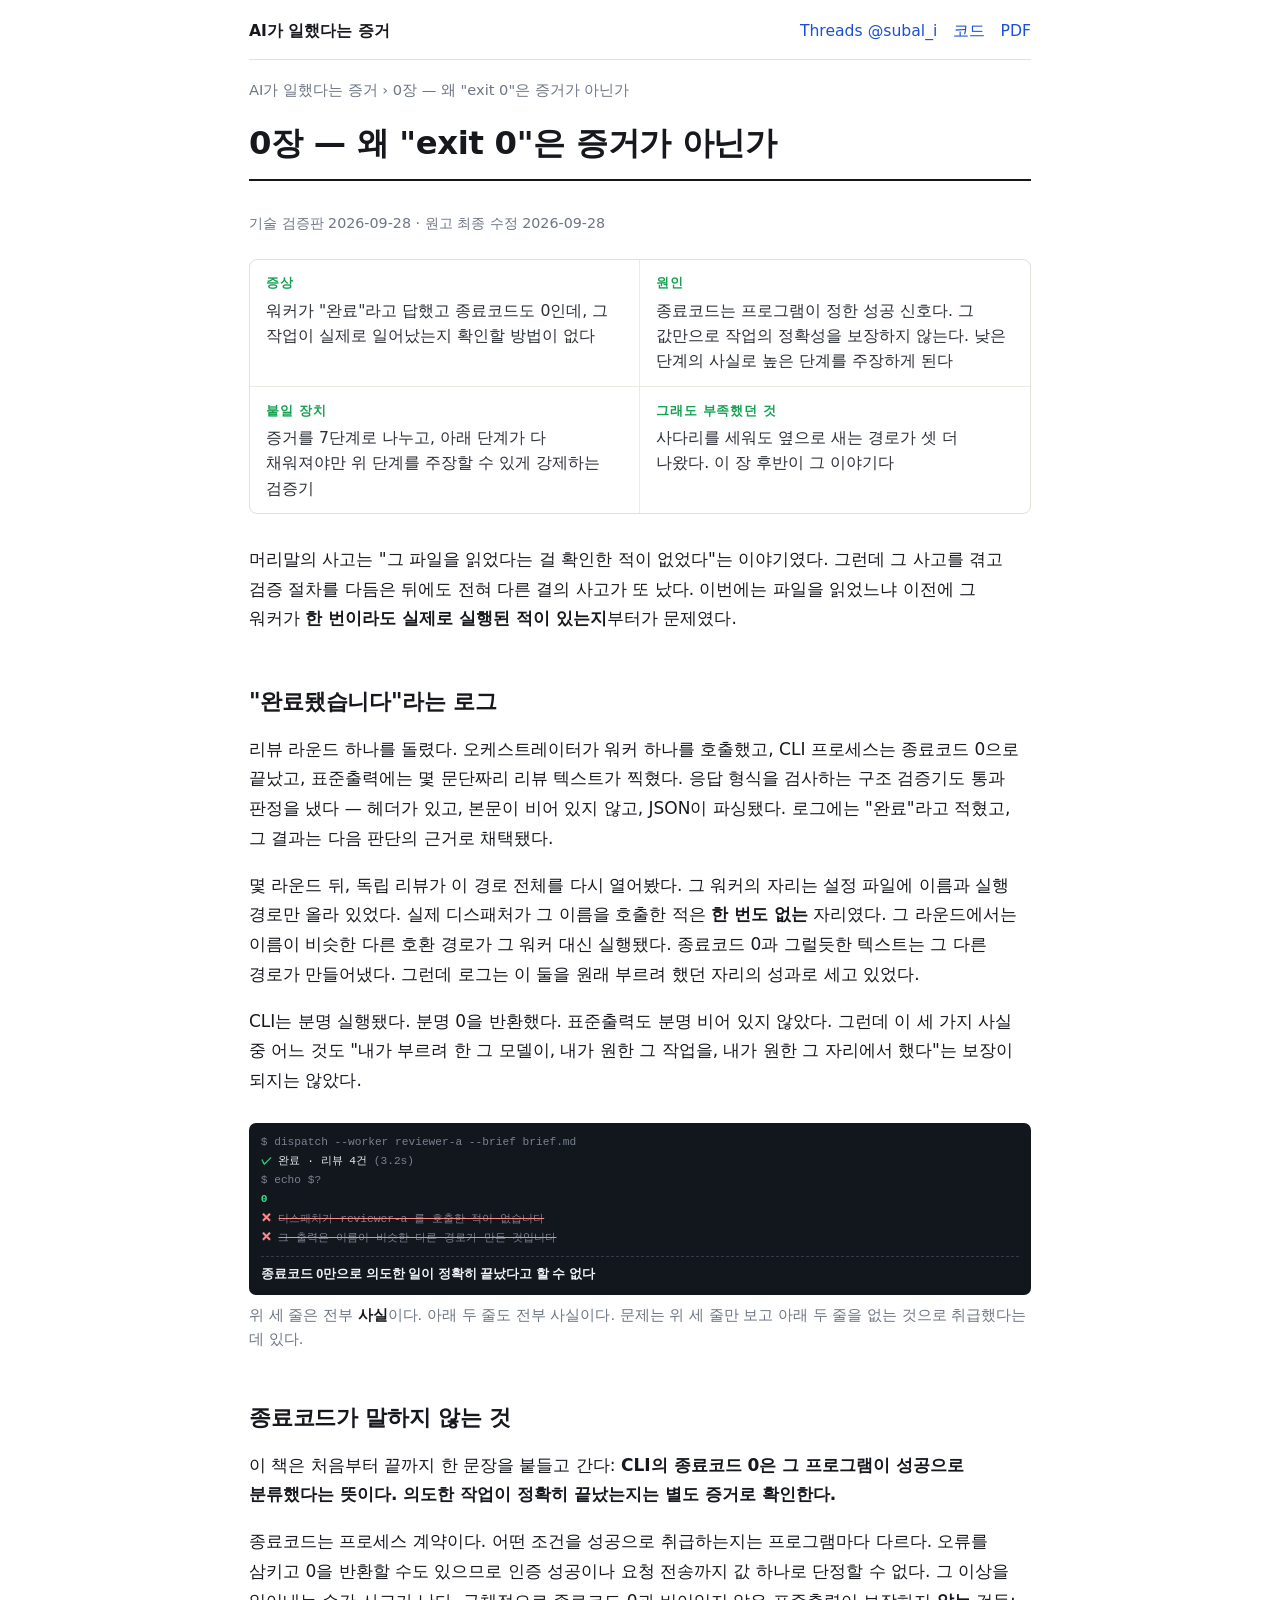
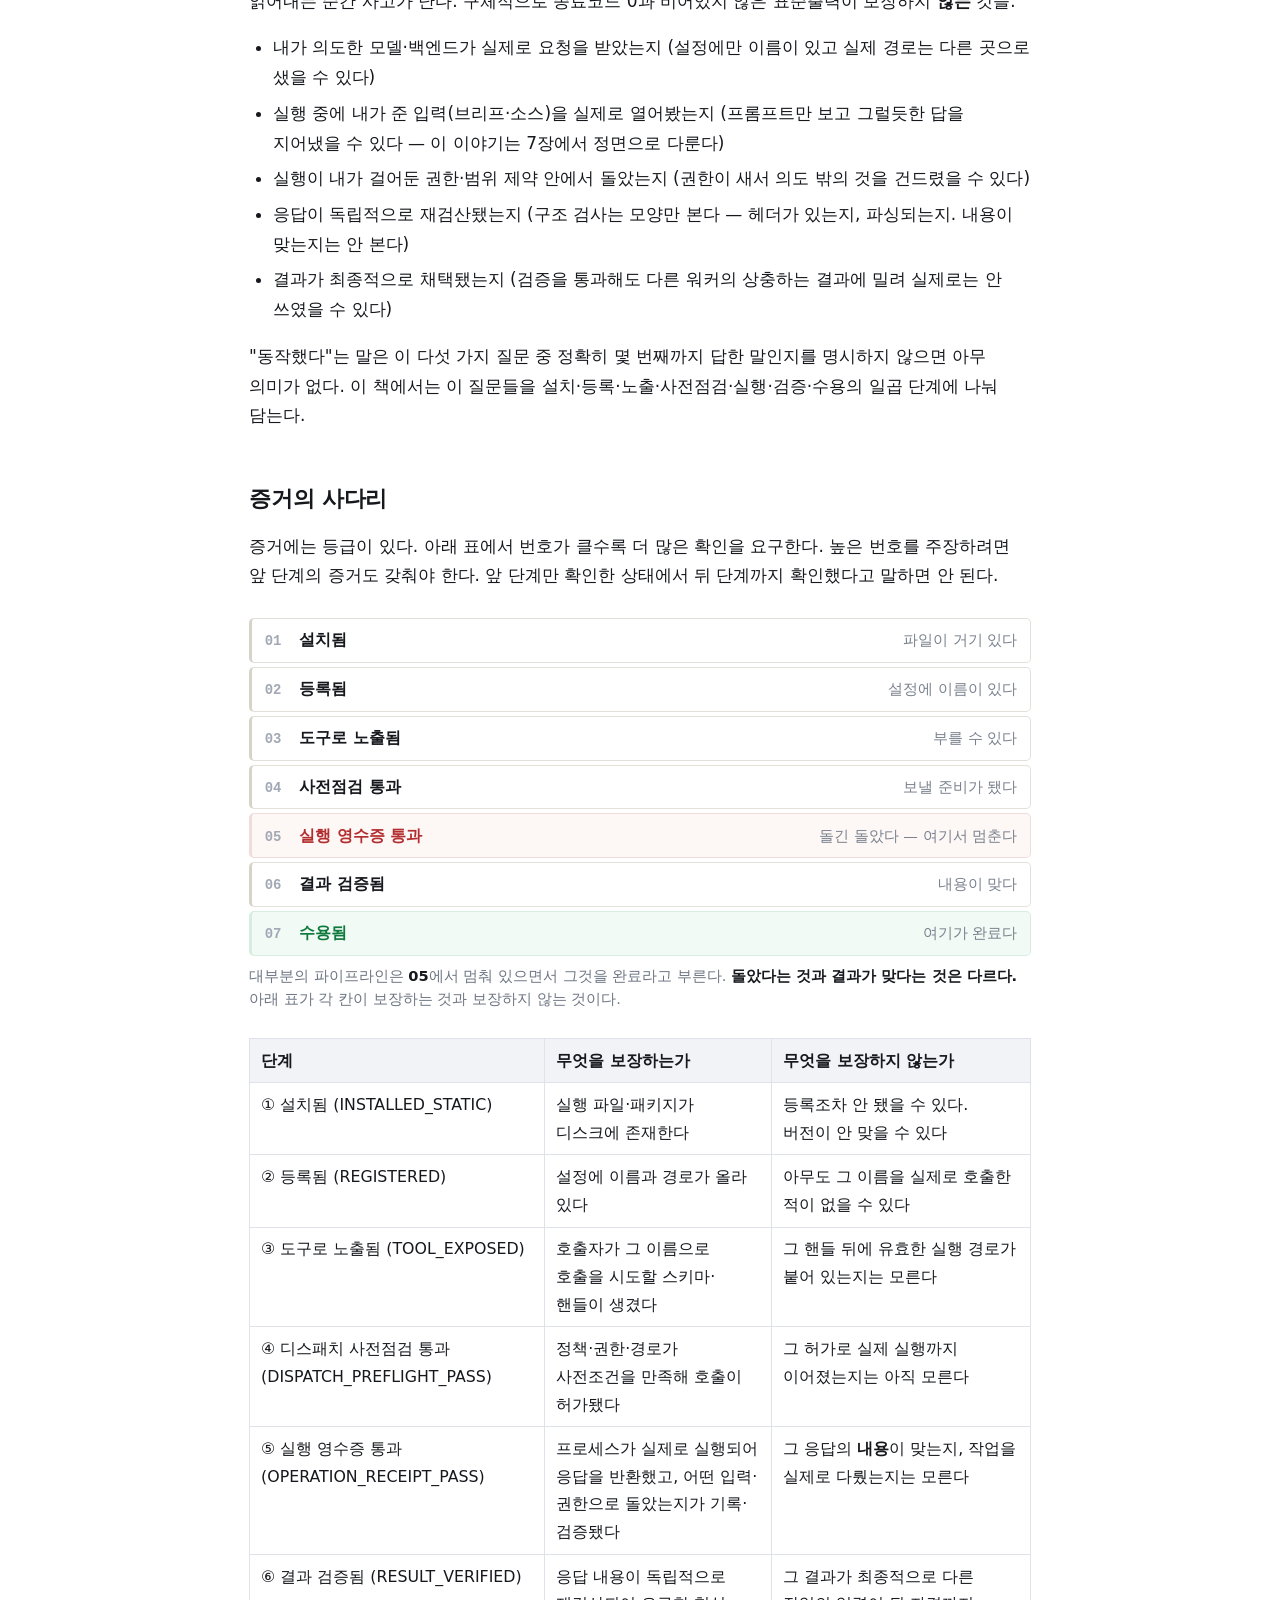
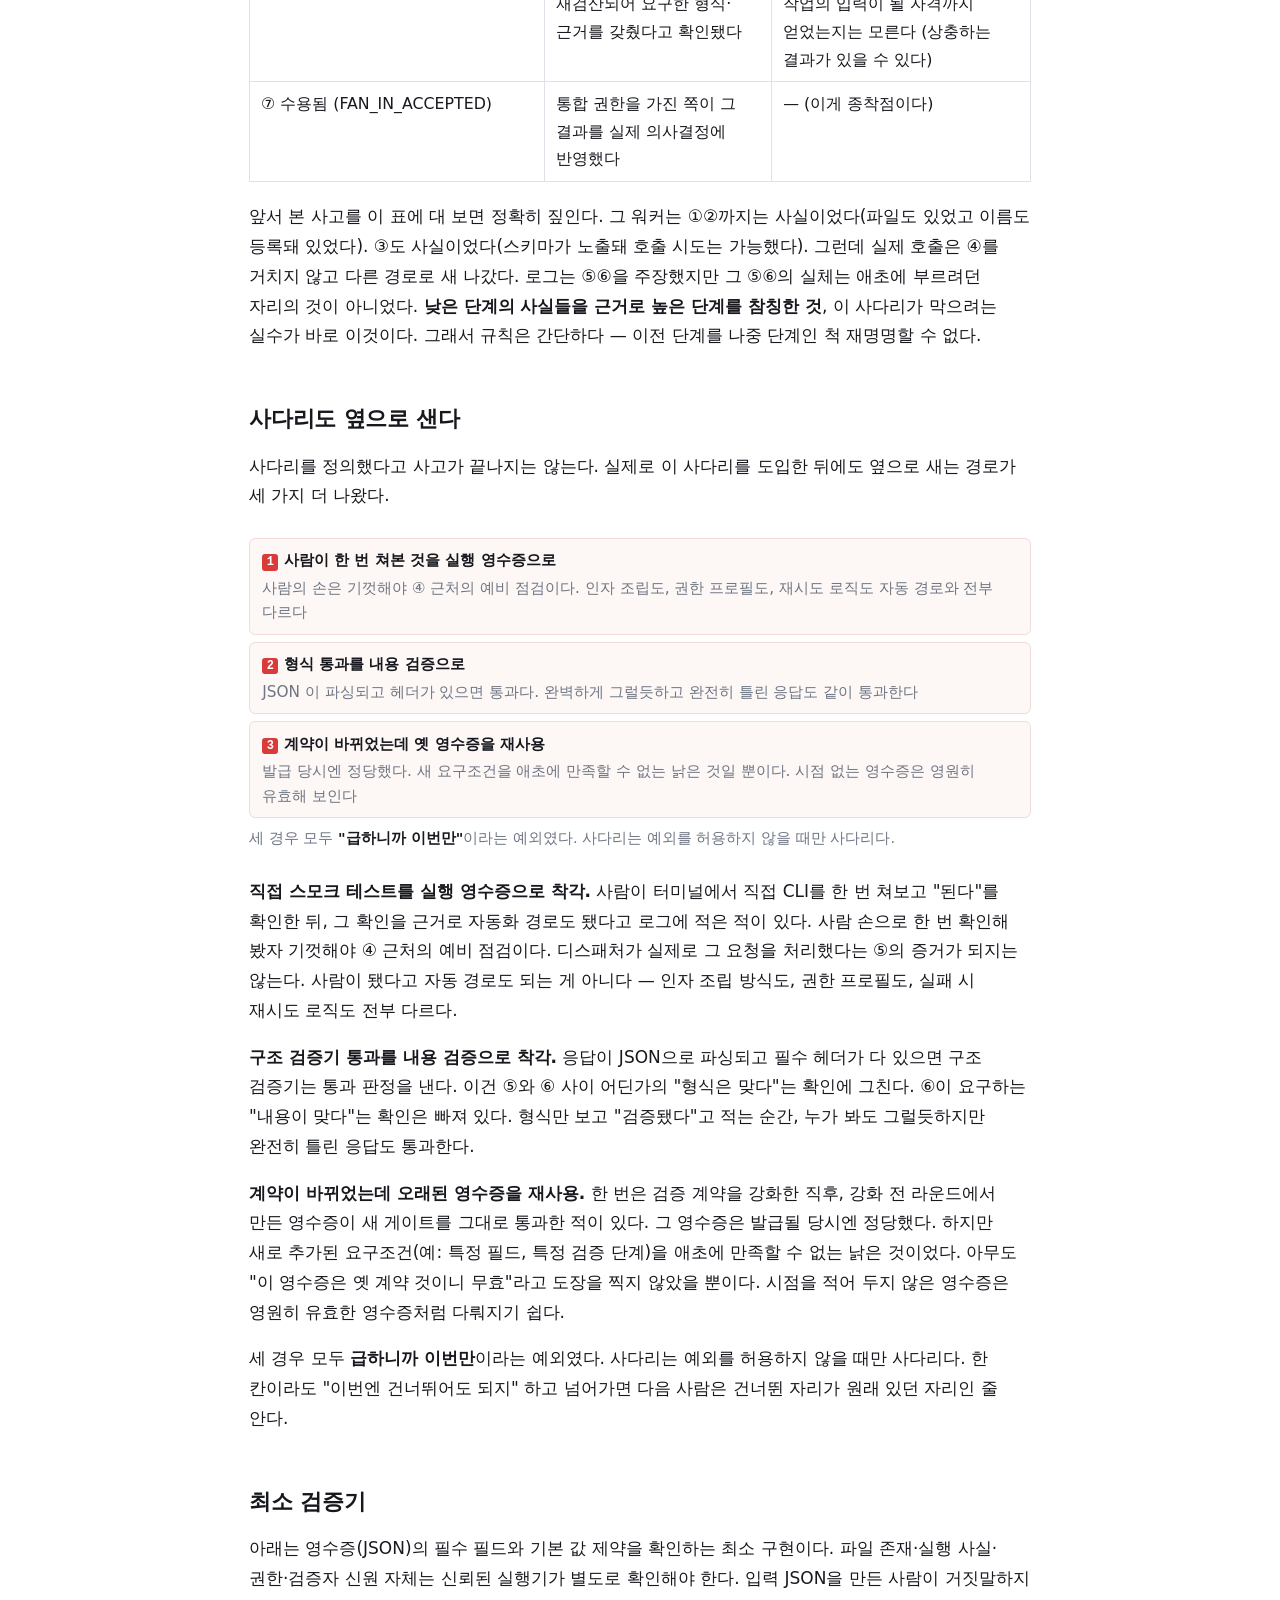
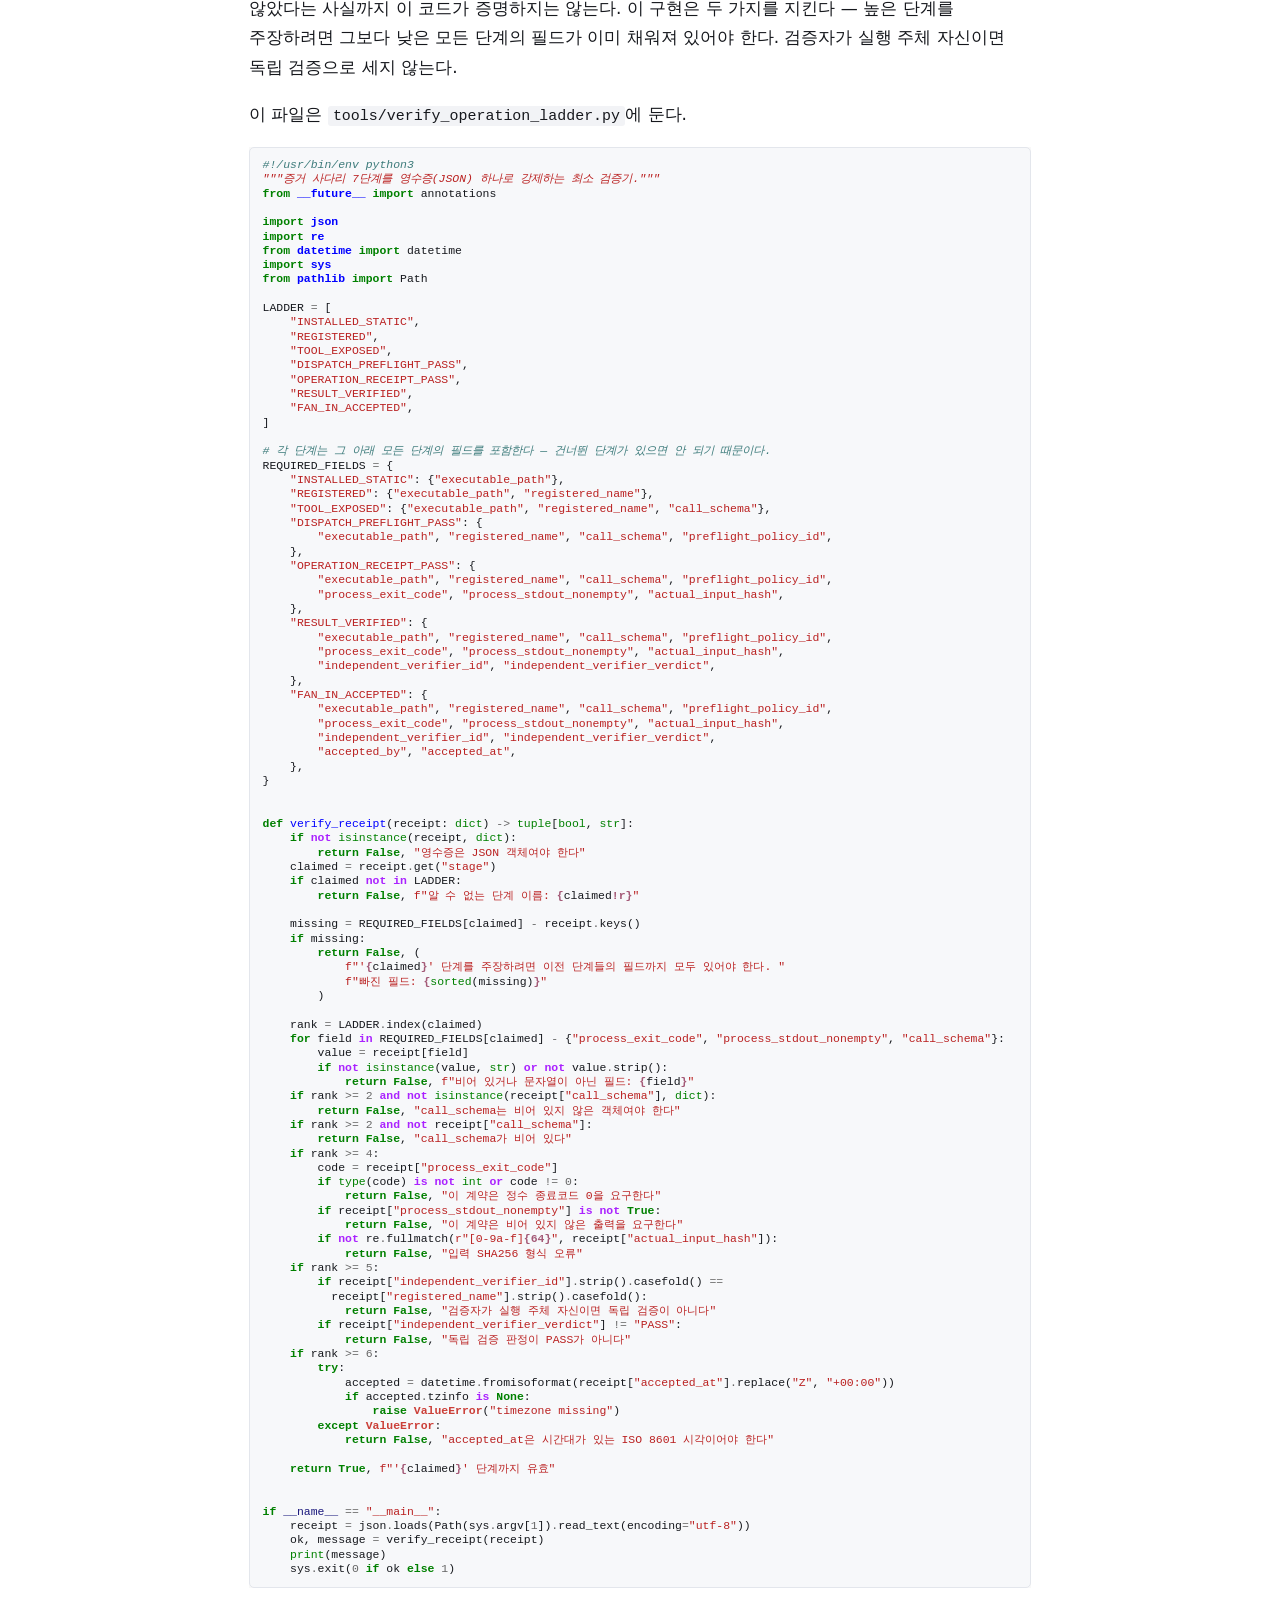
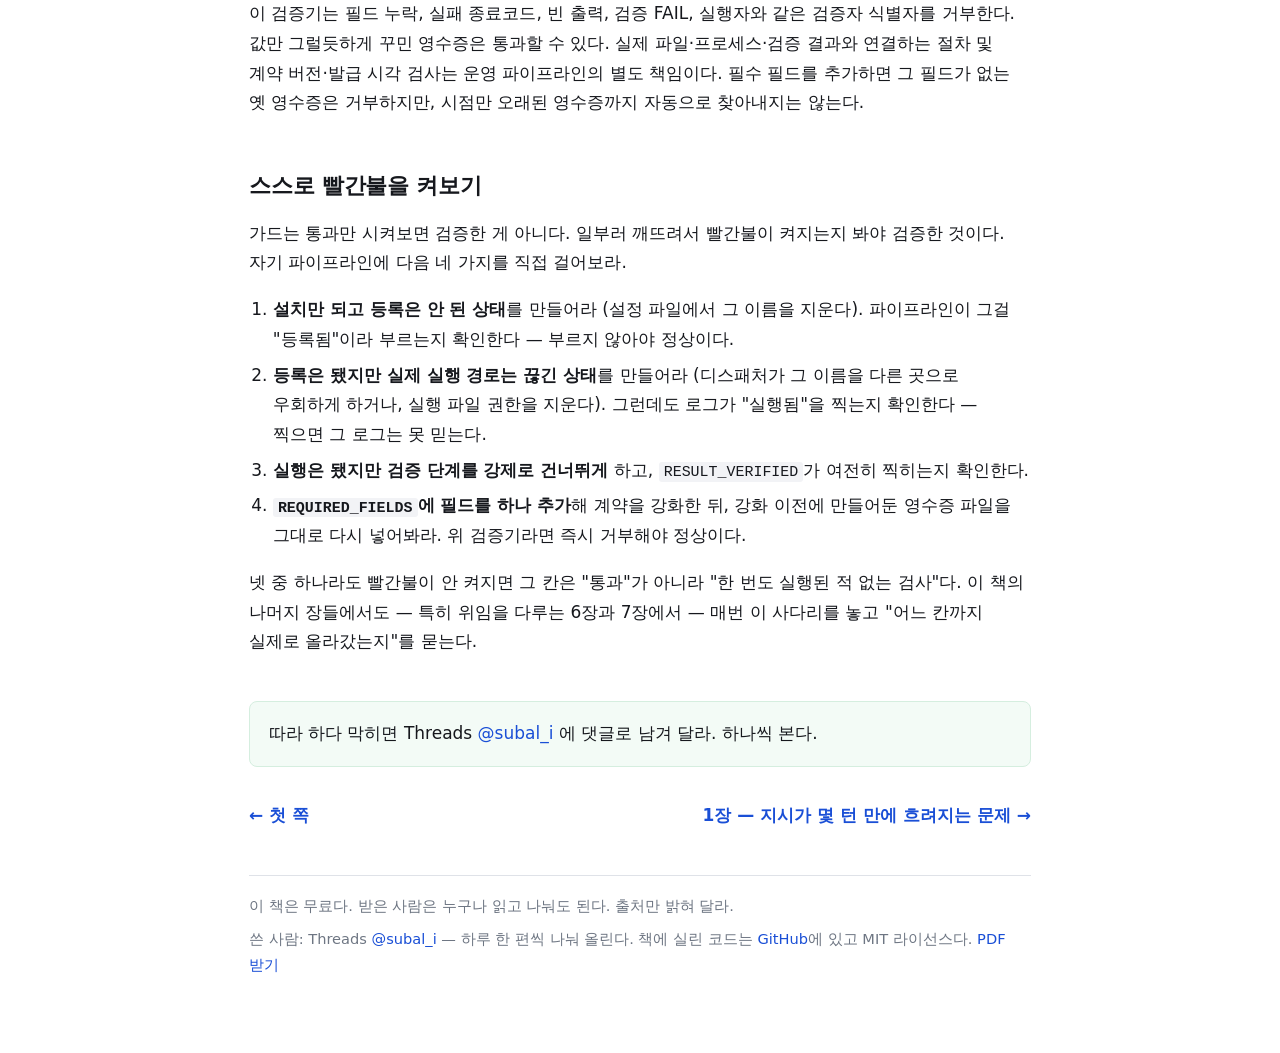
==== commit e322f358: "Web edition: fix stale front matter and wrapped code lines - 머리말: 「현재 공개 범위는 1·2장」「템플릿 팩 공개 준비 중」을 지" ====
--- a/docs/ch00-exit-code-is-not-evidence/index.html
+++ b/docs/ch00-exit-code-is-not-evidence/index.html
@@ -107,104 +107,104 @@
 <h2 id="_5">최소 검증기</h2>
 <p>아래는 영수증(JSON)의 필수 필드와 기본 값 제약을 확인하는 최소 구현이다. 파일 존재·실행 사실·권한·검증자 신원 자체는 신뢰된 실행기가 별도로 확인해야 한다. 입력 JSON을 만든 사람이 거짓말하지 않았다는 사실까지 이 코드가 증명하지는 않는다. 이 구현은 두 가지를 지킨다 — 높은 단계를 주장하려면 그보다 낮은 모든 단계의 필드가 이미 채워져 있어야 한다. 검증자가 실행 주체 자신이면 독립 검증으로 세지 않는다.</p>
 <p>이 파일은 <code>tools/verify_operation_ladder.py</code>에 둔다.</p>
-<div class="codehilite" style="background: #f8f8f8"><pre style="line-height: 125%;"><span></span><code><span id="ln-1"><span style="color: #3D7B7B; font-style: italic">#!/usr/bin/env python3</span>
-</span><span id="ln-2"><span style="color: #BA2121; font-style: italic">&quot;&quot;&quot;증거 사다리 7단계를 영수증(JSON) 하나로 강제하는 최소 검증기.&quot;&quot;&quot;</span>
-</span><span id="ln-3"><span style="color: #008000; font-weight: bold">from</span><span style="color: #BBB"> </span><span style="color: #00F; font-weight: bold">__future__</span><span style="color: #BBB"> </span><span style="color: #008000; font-weight: bold">import</span> annotations
-</span><span id="ln-4">
-</span><span id="ln-5"><span style="color: #008000; font-weight: bold">import</span><span style="color: #BBB"> </span><span style="color: #00F; font-weight: bold">json</span>
-</span><span id="ln-6"><span style="color: #008000; font-weight: bold">import</span><span style="color: #BBB"> </span><span style="color: #00F; font-weight: bold">re</span>
-</span><span id="ln-7"><span style="color: #008000; font-weight: bold">from</span><span style="color: #BBB"> </span><span style="color: #00F; font-weight: bold">datetime</span><span style="color: #BBB"> </span><span style="color: #008000; font-weight: bold">import</span> datetime
-</span><span id="ln-8"><span style="color: #008000; font-weight: bold">import</span><span style="color: #BBB"> </span><span style="color: #00F; font-weight: bold">sys</span>
-</span><span id="ln-9"><span style="color: #008000; font-weight: bold">from</span><span style="color: #BBB"> </span><span style="color: #00F; font-weight: bold">pathlib</span><span style="color: #BBB"> </span><span style="color: #008000; font-weight: bold">import</span> Path
-</span><span id="ln-10">
-</span><span id="ln-11">LADDER <span style="color: #666">=</span> [
-</span><span id="ln-12">    <span style="color: #BA2121">&quot;INSTALLED_STATIC&quot;</span>,
-</span><span id="ln-13">    <span style="color: #BA2121">&quot;REGISTERED&quot;</span>,
-</span><span id="ln-14">    <span style="color: #BA2121">&quot;TOOL_EXPOSED&quot;</span>,
-</span><span id="ln-15">    <span style="color: #BA2121">&quot;DISPATCH_PREFLIGHT_PASS&quot;</span>,
-</span><span id="ln-16">    <span style="color: #BA2121">&quot;OPERATION_RECEIPT_PASS&quot;</span>,
-</span><span id="ln-17">    <span style="color: #BA2121">&quot;RESULT_VERIFIED&quot;</span>,
-</span><span id="ln-18">    <span style="color: #BA2121">&quot;FAN_IN_ACCEPTED&quot;</span>,
-</span><span id="ln-19">]
-</span><span id="ln-20">
-</span><span id="ln-21"><span style="color: #3D7B7B; font-style: italic"># 각 단계는 그 아래 모든 단계의 필드를 포함한다 — 건너뛴 단계가 있으면 안 되기 때문이다.</span>
-</span><span id="ln-22">REQUIRED_FIELDS <span style="color: #666">=</span> {
-</span><span id="ln-23">    <span style="color: #BA2121">&quot;INSTALLED_STATIC&quot;</span>: {<span style="color: #BA2121">&quot;executable_path&quot;</span>},
-</span><span id="ln-24">    <span style="color: #BA2121">&quot;REGISTERED&quot;</span>: {<span style="color: #BA2121">&quot;executable_path&quot;</span>, <span style="color: #BA2121">&quot;registered_name&quot;</span>},
-</span><span id="ln-25">    <span style="color: #BA2121">&quot;TOOL_EXPOSED&quot;</span>: {<span style="color: #BA2121">&quot;executable_path&quot;</span>, <span style="color: #BA2121">&quot;registered_name&quot;</span>, <span style="color: #BA2121">&quot;call_schema&quot;</span>},
-</span><span id="ln-26">    <span style="color: #BA2121">&quot;DISPATCH_PREFLIGHT_PASS&quot;</span>: {
-</span><span id="ln-27">        <span style="color: #BA2121">&quot;executable_path&quot;</span>, <span style="color: #BA2121">&quot;registered_name&quot;</span>, <span style="color: #BA2121">&quot;call_schema&quot;</span>, <span style="color: #BA2121">&quot;preflight_policy_id&quot;</span>,
-</span><span id="ln-28">    },
-</span><span id="ln-29">    <span style="color: #BA2121">&quot;OPERATION_RECEIPT_PASS&quot;</span>: {
-</span><span id="ln-30">        <span style="color: #BA2121">&quot;executable_path&quot;</span>, <span style="color: #BA2121">&quot;registered_name&quot;</span>, <span style="color: #BA2121">&quot;call_schema&quot;</span>, <span style="color: #BA2121">&quot;preflight_policy_id&quot;</span>,
-</span><span id="ln-31">        <span style="color: #BA2121">&quot;process_exit_code&quot;</span>, <span style="color: #BA2121">&quot;process_stdout_nonempty&quot;</span>, <span style="color: #BA2121">&quot;actual_input_hash&quot;</span>,
-</span><span id="ln-32">    },
-</span><span id="ln-33">    <span style="color: #BA2121">&quot;RESULT_VERIFIED&quot;</span>: {
-</span><span id="ln-34">        <span style="color: #BA2121">&quot;executable_path&quot;</span>, <span style="color: #BA2121">&quot;registered_name&quot;</span>, <span style="color: #BA2121">&quot;call_schema&quot;</span>, <span style="color: #BA2121">&quot;preflight_policy_id&quot;</span>,
-</span><span id="ln-35">        <span style="color: #BA2121">&quot;process_exit_code&quot;</span>, <span style="color: #BA2121">&quot;process_stdout_nonempty&quot;</span>, <span style="color: #BA2121">&quot;actual_input_hash&quot;</span>,
-</span><span id="ln-36">        <span style="color: #BA2121">&quot;independent_verifier_id&quot;</span>, <span style="color: #BA2121">&quot;independent_verifier_verdict&quot;</span>,
-</span><span id="ln-37">    },
-</span><span id="ln-38">    <span style="color: #BA2121">&quot;FAN_IN_ACCEPTED&quot;</span>: {
-</span><span id="ln-39">        <span style="color: #BA2121">&quot;executable_path&quot;</span>, <span style="color: #BA2121">&quot;registered_name&quot;</span>, <span style="color: #BA2121">&quot;call_schema&quot;</span>, <span style="color: #BA2121">&quot;preflight_policy_id&quot;</span>,
-</span><span id="ln-40">        <span style="color: #BA2121">&quot;process_exit_code&quot;</span>, <span style="color: #BA2121">&quot;process_stdout_nonempty&quot;</span>, <span style="color: #BA2121">&quot;actual_input_hash&quot;</span>,
-</span><span id="ln-41">        <span style="color: #BA2121">&quot;independent_verifier_id&quot;</span>, <span style="color: #BA2121">&quot;independent_verifier_verdict&quot;</span>,
-</span><span id="ln-42">        <span style="color: #BA2121">&quot;accepted_by&quot;</span>, <span style="color: #BA2121">&quot;accepted_at&quot;</span>,
-</span><span id="ln-43">    },
-</span><span id="ln-44">}
-</span><span id="ln-45">
-</span><span id="ln-46">
-</span><span id="ln-47"><span style="color: #008000; font-weight: bold">def</span><span style="color: #BBB"> </span><span style="color: #00F">verify_receipt</span>(receipt: <span style="color: #008000">dict</span>) <span style="color: #666">-&gt;</span> <span style="color: #008000">tuple</span>[<span style="color: #008000">bool</span>, <span style="color: #008000">str</span>]:
-</span><span id="ln-48">    <span style="color: #008000; font-weight: bold">if</span> <span style="color: #A2F; font-weight: bold">not</span> <span style="color: #008000">isinstance</span>(receipt, <span style="color: #008000">dict</span>):
-</span><span id="ln-49">        <span style="color: #008000; font-weight: bold">return</span> <span style="color: #008000; font-weight: bold">False</span>, <span style="color: #BA2121">&quot;영수증은 JSON 객체여야 한다&quot;</span>
-</span><span id="ln-50">    claimed <span style="color: #666">=</span> receipt<span style="color: #666">.</span>get(<span style="color: #BA2121">&quot;stage&quot;</span>)
-</span><span id="ln-51">    <span style="color: #008000; font-weight: bold">if</span> claimed <span style="color: #A2F; font-weight: bold">not</span> <span style="color: #A2F; font-weight: bold">in</span> LADDER:
-</span><span id="ln-52">        <span style="color: #008000; font-weight: bold">return</span> <span style="color: #008000; font-weight: bold">False</span>, <span style="color: #BA2121">f&quot;알 수 없는 단계 이름: </span><span style="color: #A45A77; font-weight: bold">{</span>claimed<span style="color: #A45A77; font-weight: bold">!r}</span><span style="color: #BA2121">&quot;</span>
-</span><span id="ln-53">
-</span><span id="ln-54">    missing <span style="color: #666">=</span> REQUIRED_FIELDS[claimed] <span style="color: #666">-</span> receipt<span style="color: #666">.</span>keys()
-</span><span id="ln-55">    <span style="color: #008000; font-weight: bold">if</span> missing:
-</span><span id="ln-56">        <span style="color: #008000; font-weight: bold">return</span> <span style="color: #008000; font-weight: bold">False</span>, (
-</span><span id="ln-57">            <span style="color: #BA2121">f&quot;&#39;</span><span style="color: #A45A77; font-weight: bold">{</span>claimed<span style="color: #A45A77; font-weight: bold">}</span><span style="color: #BA2121">&#39; 단계를 주장하려면 이전 단계들의 필드까지 모두 있어야 한다. &quot;</span>
-</span><span id="ln-58">            <span style="color: #BA2121">f&quot;빠진 필드: </span><span style="color: #A45A77; font-weight: bold">{</span><span style="color: #008000">sorted</span>(missing)<span style="color: #A45A77; font-weight: bold">}</span><span style="color: #BA2121">&quot;</span>
-</span><span id="ln-59">        )
-</span><span id="ln-60">
-</span><span id="ln-61">    rank <span style="color: #666">=</span> LADDER<span style="color: #666">.</span>index(claimed)
-</span><span id="ln-62">    <span style="color: #008000; font-weight: bold">for</span> field <span style="color: #A2F; font-weight: bold">in</span> REQUIRED_FIELDS[claimed] <span style="color: #666">-</span> {<span style="color: #BA2121">&quot;process_exit_code&quot;</span>, <span style="color: #BA2121">&quot;process_stdout_nonempty&quot;</span>, <span style="color: #BA2121">&quot;call_schema&quot;</span>}:
-</span><span id="ln-63">        value <span style="color: #666">=</span> receipt[field]
-</span><span id="ln-64">        <span style="color: #008000; font-weight: bold">if</span> <span style="color: #A2F; font-weight: bold">not</span> <span style="color: #008000">isinstance</span>(value, <span style="color: #008000">str</span>) <span style="color: #A2F; font-weight: bold">or</span> <span style="color: #A2F; font-weight: bold">not</span> value<span style="color: #666">.</span>strip():
-</span><span id="ln-65">            <span style="color: #008000; font-weight: bold">return</span> <span style="color: #008000; font-weight: bold">False</span>, <span style="color: #BA2121">f&quot;비어 있거나 문자열이 아닌 필드: </span><span style="color: #A45A77; font-weight: bold">{</span>field<span style="color: #A45A77; font-weight: bold">}</span><span style="color: #BA2121">&quot;</span>
-</span><span id="ln-66">    <span style="color: #008000; font-weight: bold">if</span> rank <span style="color: #666">&gt;=</span> <span style="color: #666">2</span> <span style="color: #A2F; font-weight: bold">and</span> <span style="color: #A2F; font-weight: bold">not</span> <span style="color: #008000">isinstance</span>(receipt[<span style="color: #BA2121">&quot;call_schema&quot;</span>], <span style="color: #008000">dict</span>):
-</span><span id="ln-67">        <span style="color: #008000; font-weight: bold">return</span> <span style="color: #008000; font-weight: bold">False</span>, <span style="color: #BA2121">&quot;call_schema는 비어 있지 않은 객체여야 한다&quot;</span>
-</span><span id="ln-68">    <span style="color: #008000; font-weight: bold">if</span> rank <span style="color: #666">&gt;=</span> <span style="color: #666">2</span> <span style="color: #A2F; font-weight: bold">and</span> <span style="color: #A2F; font-weight: bold">not</span> receipt[<span style="color: #BA2121">&quot;call_schema&quot;</span>]:
-</span><span id="ln-69">        <span style="color: #008000; font-weight: bold">return</span> <span style="color: #008000; font-weight: bold">False</span>, <span style="color: #BA2121">&quot;call_schema가 비어 있다&quot;</span>
-</span><span id="ln-70">    <span style="color: #008000; font-weight: bold">if</span> rank <span style="color: #666">&gt;=</span> <span style="color: #666">4</span>:
-</span><span id="ln-71">        code <span style="color: #666">=</span> receipt[<span style="color: #BA2121">&quot;process_exit_code&quot;</span>]
-</span><span id="ln-72">        <span style="color: #008000; font-weight: bold">if</span> <span style="color: #008000">type</span>(code) <span style="color: #A2F; font-weight: bold">is</span> <span style="color: #A2F; font-weight: bold">not</span> <span style="color: #008000">int</span> <span style="color: #A2F; font-weight: bold">or</span> code <span style="color: #666">!=</span> <span style="color: #666">0</span>:
-</span><span id="ln-73">            <span style="color: #008000; font-weight: bold">return</span> <span style="color: #008000; font-weight: bold">False</span>, <span style="color: #BA2121">&quot;이 계약은 정수 종료코드 0을 요구한다&quot;</span>
-</span><span id="ln-74">        <span style="color: #008000; font-weight: bold">if</span> receipt[<span style="color: #BA2121">&quot;process_stdout_nonempty&quot;</span>] <span style="color: #A2F; font-weight: bold">is</span> <span style="color: #A2F; font-weight: bold">not</span> <span style="color: #008000; font-weight: bold">True</span>:
-</span><span id="ln-75">            <span style="color: #008000; font-weight: bold">return</span> <span style="color: #008000; font-weight: bold">False</span>, <span style="color: #BA2121">&quot;이 계약은 비어 있지 않은 출력을 요구한다&quot;</span>
-</span><span id="ln-76">        <span style="color: #008000; font-weight: bold">if</span> <span style="color: #A2F; font-weight: bold">not</span> re<span style="color: #666">.</span>fullmatch(<span style="color: #BA2121">r&quot;[0-9a-f]</span><span style="color: #A45A77; font-weight: bold">{64}</span><span style="color: #BA2121">&quot;</span>, receipt[<span style="color: #BA2121">&quot;actual_input_hash&quot;</span>]):
-</span><span id="ln-77">            <span style="color: #008000; font-weight: bold">return</span> <span style="color: #008000; font-weight: bold">False</span>, <span style="color: #BA2121">&quot;입력 SHA256 형식 오류&quot;</span>
-</span><span id="ln-78">    <span style="color: #008000; font-weight: bold">if</span> rank <span style="color: #666">&gt;=</span> <span style="color: #666">5</span>:
-</span><span id="ln-79">        <span style="color: #008000; font-weight: bold">if</span> receipt[<span style="color: #BA2121">&quot;independent_verifier_id&quot;</span>]<span style="color: #666">.</span>strip()<span style="color: #666">.</span>casefold() <span style="color: #666">==</span> receipt[<span style="color: #BA2121">&quot;registered_name&quot;</span>]<span style="color: #666">.</span>strip()<span style="color: #666">.</span>casefold():
-</span><span id="ln-80">            <span style="color: #008000; font-weight: bold">return</span> <span style="color: #008000; font-weight: bold">False</span>, <span style="color: #BA2121">&quot;검증자가 실행 주체 자신이면 독립 검증이 아니다&quot;</span>
-</span><span id="ln-81">        <span style="color: #008000; font-weight: bold">if</span> receipt[<span style="color: #BA2121">&quot;independent_verifier_verdict&quot;</span>] <span style="color: #666">!=</span> <span style="color: #BA2121">&quot;PASS&quot;</span>:
-</span><span id="ln-82">            <span style="color: #008000; font-weight: bold">return</span> <span style="color: #008000; font-weight: bold">False</span>, <span style="color: #BA2121">&quot;독립 검증 판정이 PASS가 아니다&quot;</span>
-</span><span id="ln-83">    <span style="color: #008000; font-weight: bold">if</span> rank <span style="color: #666">&gt;=</span> <span style="color: #666">6</span>:
-</span><span id="ln-84">        <span style="color: #008000; font-weight: bold">try</span>:
-</span><span id="ln-85">            accepted <span style="color: #666">=</span> datetime<span style="color: #666">.</span>fromisoformat(receipt[<span style="color: #BA2121">&quot;accepted_at&quot;</span>]<span style="color: #666">.</span>replace(<span style="color: #BA2121">&quot;Z&quot;</span>, <span style="color: #BA2121">&quot;+00:00&quot;</span>))
-</span><span id="ln-86">            <span style="color: #008000; font-weight: bold">if</span> accepted<span style="color: #666">.</span>tzinfo <span style="color: #A2F; font-weight: bold">is</span> <span style="color: #008000; font-weight: bold">None</span>:
-</span><span id="ln-87">                <span style="color: #008000; font-weight: bold">raise</span> <span style="color: #CB3F38; font-weight: bold">ValueError</span>(<span style="color: #BA2121">&quot;timezone missing&quot;</span>)
-</span><span id="ln-88">        <span style="color: #008000; font-weight: bold">except</span> <span style="color: #CB3F38; font-weight: bold">ValueError</span>:
-</span><span id="ln-89">            <span style="color: #008000; font-weight: bold">return</span> <span style="color: #008000; font-weight: bold">False</span>, <span style="color: #BA2121">&quot;accepted_at은 시간대가 있는 ISO 8601 시각이어야 한다&quot;</span>
-</span><span id="ln-90">
-</span><span id="ln-91">    <span style="color: #008000; font-weight: bold">return</span> <span style="color: #008000; font-weight: bold">True</span>, <span style="color: #BA2121">f&quot;&#39;</span><span style="color: #A45A77; font-weight: bold">{</span>claimed<span style="color: #A45A77; font-weight: bold">}</span><span style="color: #BA2121">&#39; 단계까지 유효&quot;</span>
-</span><span id="ln-92">
-</span><span id="ln-93">
-</span><span id="ln-94"><span style="color: #008000; font-weight: bold">if</span> <span style="color: #19177C">__name__</span> <span style="color: #666">==</span> <span style="color: #BA2121">&quot;__main__&quot;</span>:
-</span><span id="ln-95">    receipt <span style="color: #666">=</span> json<span style="color: #666">.</span>loads(Path(sys<span style="color: #666">.</span>argv[<span style="color: #666">1</span>])<span style="color: #666">.</span>read_text(encoding<span style="color: #666">=</span><span style="color: #BA2121">&quot;utf-8&quot;</span>))
-</span><span id="ln-96">    ok, message <span style="color: #666">=</span> verify_receipt(receipt)
-</span><span id="ln-97">    <span style="color: #008000">print</span>(message)
-</span><span id="ln-98">    sys<span style="color: #666">.</span>exit(<span style="color: #666">0</span> <span style="color: #008000; font-weight: bold">if</span> ok <span style="color: #008000; font-weight: bold">else</span> <span style="color: #666">1</span>)
+<div class="codehilite" style="background: #f8f8f8"><pre style="line-height: 125%;"><span></span><code><span id="ln-1" style="padding-left:2ch;text-indent:-2ch"><span style="color: #3D7B7B; font-style: italic">#!/usr/bin/env python3</span>
+</span><span id="ln-2" style="padding-left:2ch;text-indent:-2ch"><span style="color: #BA2121; font-style: italic">&quot;&quot;&quot;증거 사다리 7단계를 영수증(JSON) 하나로 강제하는 최소 검증기.&quot;&quot;&quot;</span>
+</span><span id="ln-3" style="padding-left:2ch;text-indent:-2ch"><span style="color: #008000; font-weight: bold">from</span><span style="color: #BBB"> </span><span style="color: #00F; font-weight: bold">__future__</span><span style="color: #BBB"> </span><span style="color: #008000; font-weight: bold">import</span> annotations
+</span><span id="ln-4" style="padding-left:2ch;text-indent:-2ch">
+</span><span id="ln-5" style="padding-left:2ch;text-indent:-2ch"><span style="color: #008000; font-weight: bold">import</span><span style="color: #BBB"> </span><span style="color: #00F; font-weight: bold">json</span>
+</span><span id="ln-6" style="padding-left:2ch;text-indent:-2ch"><span style="color: #008000; font-weight: bold">import</span><span style="color: #BBB"> </span><span style="color: #00F; font-weight: bold">re</span>
+</span><span id="ln-7" style="padding-left:2ch;text-indent:-2ch"><span style="color: #008000; font-weight: bold">from</span><span style="color: #BBB"> </span><span style="color: #00F; font-weight: bold">datetime</span><span style="color: #BBB"> </span><span style="color: #008000; font-weight: bold">import</span> datetime
+</span><span id="ln-8" style="padding-left:2ch;text-indent:-2ch"><span style="color: #008000; font-weight: bold">import</span><span style="color: #BBB"> </span><span style="color: #00F; font-weight: bold">sys</span>
+</span><span id="ln-9" style="padding-left:2ch;text-indent:-2ch"><span style="color: #008000; font-weight: bold">from</span><span style="color: #BBB"> </span><span style="color: #00F; font-weight: bold">pathlib</span><span style="color: #BBB"> </span><span style="color: #008000; font-weight: bold">import</span> Path
+</span><span id="ln-10" style="padding-left:2ch;text-indent:-2ch">
+</span><span id="ln-11" style="padding-left:2ch;text-indent:-2ch">LADDER <span style="color: #666">=</span> [
+</span><span id="ln-12" style="padding-left:6ch;text-indent:-6ch">    <span style="color: #BA2121">&quot;INSTALLED_STATIC&quot;</span>,
+</span><span id="ln-13" style="padding-left:6ch;text-indent:-6ch">    <span style="color: #BA2121">&quot;REGISTERED&quot;</span>,
+</span><span id="ln-14" style="padding-left:6ch;text-indent:-6ch">    <span style="color: #BA2121">&quot;TOOL_EXPOSED&quot;</span>,
+</span><span id="ln-15" style="padding-left:6ch;text-indent:-6ch">    <span style="color: #BA2121">&quot;DISPATCH_PREFLIGHT_PASS&quot;</span>,
+</span><span id="ln-16" style="padding-left:6ch;text-indent:-6ch">    <span style="color: #BA2121">&quot;OPERATION_RECEIPT_PASS&quot;</span>,
+</span><span id="ln-17" style="padding-left:6ch;text-indent:-6ch">    <span style="color: #BA2121">&quot;RESULT_VERIFIED&quot;</span>,
+</span><span id="ln-18" style="padding-left:6ch;text-indent:-6ch">    <span style="color: #BA2121">&quot;FAN_IN_ACCEPTED&quot;</span>,
+</span><span id="ln-19" style="padding-left:2ch;text-indent:-2ch">]
+</span><span id="ln-20" style="padding-left:2ch;text-indent:-2ch">
+</span><span id="ln-21" style="padding-left:2ch;text-indent:-2ch"><span style="color: #3D7B7B; font-style: italic"># 각 단계는 그 아래 모든 단계의 필드를 포함한다 — 건너뛴 단계가 있으면 안 되기 때문이다.</span>
+</span><span id="ln-22" style="padding-left:2ch;text-indent:-2ch">REQUIRED_FIELDS <span style="color: #666">=</span> {
+</span><span id="ln-23" style="padding-left:6ch;text-indent:-6ch">    <span style="color: #BA2121">&quot;INSTALLED_STATIC&quot;</span>: {<span style="color: #BA2121">&quot;executable_path&quot;</span>},
+</span><span id="ln-24" style="padding-left:6ch;text-indent:-6ch">    <span style="color: #BA2121">&quot;REGISTERED&quot;</span>: {<span style="color: #BA2121">&quot;executable_path&quot;</span>, <span style="color: #BA2121">&quot;registered_name&quot;</span>},
+</span><span id="ln-25" style="padding-left:6ch;text-indent:-6ch">    <span style="color: #BA2121">&quot;TOOL_EXPOSED&quot;</span>: {<span style="color: #BA2121">&quot;executable_path&quot;</span>, <span style="color: #BA2121">&quot;registered_name&quot;</span>, <span style="color: #BA2121">&quot;call_schema&quot;</span>},
+</span><span id="ln-26" style="padding-left:6ch;text-indent:-6ch">    <span style="color: #BA2121">&quot;DISPATCH_PREFLIGHT_PASS&quot;</span>: {
+</span><span id="ln-27" style="padding-left:10ch;text-indent:-10ch">        <span style="color: #BA2121">&quot;executable_path&quot;</span>, <span style="color: #BA2121">&quot;registered_name&quot;</span>, <span style="color: #BA2121">&quot;call_schema&quot;</span>, <span style="color: #BA2121">&quot;preflight_policy_id&quot;</span>,
+</span><span id="ln-28" style="padding-left:6ch;text-indent:-6ch">    },
+</span><span id="ln-29" style="padding-left:6ch;text-indent:-6ch">    <span style="color: #BA2121">&quot;OPERATION_RECEIPT_PASS&quot;</span>: {
+</span><span id="ln-30" style="padding-left:10ch;text-indent:-10ch">        <span style="color: #BA2121">&quot;executable_path&quot;</span>, <span style="color: #BA2121">&quot;registered_name&quot;</span>, <span style="color: #BA2121">&quot;call_schema&quot;</span>, <span style="color: #BA2121">&quot;preflight_policy_id&quot;</span>,
+</span><span id="ln-31" style="padding-left:10ch;text-indent:-10ch">        <span style="color: #BA2121">&quot;process_exit_code&quot;</span>, <span style="color: #BA2121">&quot;process_stdout_nonempty&quot;</span>, <span style="color: #BA2121">&quot;actual_input_hash&quot;</span>,
+</span><span id="ln-32" style="padding-left:6ch;text-indent:-6ch">    },
+</span><span id="ln-33" style="padding-left:6ch;text-indent:-6ch">    <span style="color: #BA2121">&quot;RESULT_VERIFIED&quot;</span>: {
+</span><span id="ln-34" style="padding-left:10ch;text-indent:-10ch">        <span style="color: #BA2121">&quot;executable_path&quot;</span>, <span style="color: #BA2121">&quot;registered_name&quot;</span>, <span style="color: #BA2121">&quot;call_schema&quot;</span>, <span style="color: #BA2121">&quot;preflight_policy_id&quot;</span>,
+</span><span id="ln-35" style="padding-left:10ch;text-indent:-10ch">        <span style="color: #BA2121">&quot;process_exit_code&quot;</span>, <span style="color: #BA2121">&quot;process_stdout_nonempty&quot;</span>, <span style="color: #BA2121">&quot;actual_input_hash&quot;</span>,
+</span><span id="ln-36" style="padding-left:10ch;text-indent:-10ch">        <span style="color: #BA2121">&quot;independent_verifier_id&quot;</span>, <span style="color: #BA2121">&quot;independent_verifier_verdict&quot;</span>,
+</span><span id="ln-37" style="padding-left:6ch;text-indent:-6ch">    },
+</span><span id="ln-38" style="padding-left:6ch;text-indent:-6ch">    <span style="color: #BA2121">&quot;FAN_IN_ACCEPTED&quot;</span>: {
+</span><span id="ln-39" style="padding-left:10ch;text-indent:-10ch">        <span style="color: #BA2121">&quot;executable_path&quot;</span>, <span style="color: #BA2121">&quot;registered_name&quot;</span>, <span style="color: #BA2121">&quot;call_schema&quot;</span>, <span style="color: #BA2121">&quot;preflight_policy_id&quot;</span>,
+</span><span id="ln-40" style="padding-left:10ch;text-indent:-10ch">        <span style="color: #BA2121">&quot;process_exit_code&quot;</span>, <span style="color: #BA2121">&quot;process_stdout_nonempty&quot;</span>, <span style="color: #BA2121">&quot;actual_input_hash&quot;</span>,
+</span><span id="ln-41" style="padding-left:10ch;text-indent:-10ch">        <span style="color: #BA2121">&quot;independent_verifier_id&quot;</span>, <span style="color: #BA2121">&quot;independent_verifier_verdict&quot;</span>,
+</span><span id="ln-42" style="padding-left:10ch;text-indent:-10ch">        <span style="color: #BA2121">&quot;accepted_by&quot;</span>, <span style="color: #BA2121">&quot;accepted_at&quot;</span>,
+</span><span id="ln-43" style="padding-left:6ch;text-indent:-6ch">    },
+</span><span id="ln-44" style="padding-left:2ch;text-indent:-2ch">}
+</span><span id="ln-45" style="padding-left:2ch;text-indent:-2ch">
+</span><span id="ln-46" style="padding-left:2ch;text-indent:-2ch">
+</span><span id="ln-47" style="padding-left:2ch;text-indent:-2ch"><span style="color: #008000; font-weight: bold">def</span><span style="color: #BBB"> </span><span style="color: #00F">verify_receipt</span>(receipt: <span style="color: #008000">dict</span>) <span style="color: #666">-&gt;</span> <span style="color: #008000">tuple</span>[<span style="color: #008000">bool</span>, <span style="color: #008000">str</span>]:
+</span><span id="ln-48" style="padding-left:6ch;text-indent:-6ch">    <span style="color: #008000; font-weight: bold">if</span> <span style="color: #A2F; font-weight: bold">not</span> <span style="color: #008000">isinstance</span>(receipt, <span style="color: #008000">dict</span>):
+</span><span id="ln-49" style="padding-left:10ch;text-indent:-10ch">        <span style="color: #008000; font-weight: bold">return</span> <span style="color: #008000; font-weight: bold">False</span>, <span style="color: #BA2121">&quot;영수증은 JSON 객체여야 한다&quot;</span>
+</span><span id="ln-50" style="padding-left:6ch;text-indent:-6ch">    claimed <span style="color: #666">=</span> receipt<span style="color: #666">.</span>get(<span style="color: #BA2121">&quot;stage&quot;</span>)
+</span><span id="ln-51" style="padding-left:6ch;text-indent:-6ch">    <span style="color: #008000; font-weight: bold">if</span> claimed <span style="color: #A2F; font-weight: bold">not</span> <span style="color: #A2F; font-weight: bold">in</span> LADDER:
+</span><span id="ln-52" style="padding-left:10ch;text-indent:-10ch">        <span style="color: #008000; font-weight: bold">return</span> <span style="color: #008000; font-weight: bold">False</span>, <span style="color: #BA2121">f&quot;알 수 없는 단계 이름: </span><span style="color: #A45A77; font-weight: bold">{</span>claimed<span style="color: #A45A77; font-weight: bold">!r}</span><span style="color: #BA2121">&quot;</span>
+</span><span id="ln-53" style="padding-left:2ch;text-indent:-2ch">
+</span><span id="ln-54" style="padding-left:6ch;text-indent:-6ch">    missing <span style="color: #666">=</span> REQUIRED_FIELDS[claimed] <span style="color: #666">-</span> receipt<span style="color: #666">.</span>keys()
+</span><span id="ln-55" style="padding-left:6ch;text-indent:-6ch">    <span style="color: #008000; font-weight: bold">if</span> missing:
+</span><span id="ln-56" style="padding-left:10ch;text-indent:-10ch">        <span style="color: #008000; font-weight: bold">return</span> <span style="color: #008000; font-weight: bold">False</span>, (
+</span><span id="ln-57" style="padding-left:14ch;text-indent:-14ch">            <span style="color: #BA2121">f&quot;&#39;</span><span style="color: #A45A77; font-weight: bold">{</span>claimed<span style="color: #A45A77; font-weight: bold">}</span><span style="color: #BA2121">&#39; 단계를 주장하려면 이전 단계들의 필드까지 모두 있어야 한다. &quot;</span>
+</span><span id="ln-58" style="padding-left:14ch;text-indent:-14ch">            <span style="color: #BA2121">f&quot;빠진 필드: </span><span style="color: #A45A77; font-weight: bold">{</span><span style="color: #008000">sorted</span>(missing)<span style="color: #A45A77; font-weight: bold">}</span><span style="color: #BA2121">&quot;</span>
+</span><span id="ln-59" style="padding-left:10ch;text-indent:-10ch">        )
+</span><span id="ln-60" style="padding-left:2ch;text-indent:-2ch">
+</span><span id="ln-61" style="padding-left:6ch;text-indent:-6ch">    rank <span style="color: #666">=</span> LADDER<span style="color: #666">.</span>index(claimed)
+</span><span id="ln-62" style="padding-left:6ch;text-indent:-6ch">    <span style="color: #008000; font-weight: bold">for</span> field <span style="color: #A2F; font-weight: bold">in</span> REQUIRED_FIELDS[claimed] <span style="color: #666">-</span> {<span style="color: #BA2121">&quot;process_exit_code&quot;</span>, <span style="color: #BA2121">&quot;process_stdout_nonempty&quot;</span>, <span style="color: #BA2121">&quot;call_schema&quot;</span>}:
+</span><span id="ln-63" style="padding-left:10ch;text-indent:-10ch">        value <span style="color: #666">=</span> receipt[field]
+</span><span id="ln-64" style="padding-left:10ch;text-indent:-10ch">        <span style="color: #008000; font-weight: bold">if</span> <span style="color: #A2F; font-weight: bold">not</span> <span style="color: #008000">isinstance</span>(value, <span style="color: #008000">str</span>) <span style="color: #A2F; font-weight: bold">or</span> <span style="color: #A2F; font-weight: bold">not</span> value<span style="color: #666">.</span>strip():
+</span><span id="ln-65" style="padding-left:14ch;text-indent:-14ch">            <span style="color: #008000; font-weight: bold">return</span> <span style="color: #008000; font-weight: bold">False</span>, <span style="color: #BA2121">f&quot;비어 있거나 문자열이 아닌 필드: </span><span style="color: #A45A77; font-weight: bold">{</span>field<span style="color: #A45A77; font-weight: bold">}</span><span style="color: #BA2121">&quot;</span>
+</span><span id="ln-66" style="padding-left:6ch;text-indent:-6ch">    <span style="color: #008000; font-weight: bold">if</span> rank <span style="color: #666">&gt;=</span> <span style="color: #666">2</span> <span style="color: #A2F; font-weight: bold">and</span> <span style="color: #A2F; font-weight: bold">not</span> <span style="color: #008000">isinstance</span>(receipt[<span style="color: #BA2121">&quot;call_schema&quot;</span>], <span style="color: #008000">dict</span>):
+</span><span id="ln-67" style="padding-left:10ch;text-indent:-10ch">        <span style="color: #008000; font-weight: bold">return</span> <span style="color: #008000; font-weight: bold">False</span>, <span style="color: #BA2121">&quot;call_schema는 비어 있지 않은 객체여야 한다&quot;</span>
+</span><span id="ln-68" style="padding-left:6ch;text-indent:-6ch">    <span style="color: #008000; font-weight: bold">if</span> rank <span style="color: #666">&gt;=</span> <span style="color: #666">2</span> <span style="color: #A2F; font-weight: bold">and</span> <span style="color: #A2F; font-weight: bold">not</span> receipt[<span style="color: #BA2121">&quot;call_schema&quot;</span>]:
+</span><span id="ln-69" style="padding-left:10ch;text-indent:-10ch">        <span style="color: #008000; font-weight: bold">return</span> <span style="color: #008000; font-weight: bold">False</span>, <span style="color: #BA2121">&quot;call_schema가 비어 있다&quot;</span>
+</span><span id="ln-70" style="padding-left:6ch;text-indent:-6ch">    <span style="color: #008000; font-weight: bold">if</span> rank <span style="color: #666">&gt;=</span> <span style="color: #666">4</span>:
+</span><span id="ln-71" style="padding-left:10ch;text-indent:-10ch">        code <span style="color: #666">=</span> receipt[<span style="color: #BA2121">&quot;process_exit_code&quot;</span>]
+</span><span id="ln-72" style="padding-left:10ch;text-indent:-10ch">        <span style="color: #008000; font-weight: bold">if</span> <span style="color: #008000">type</span>(code) <span style="color: #A2F; font-weight: bold">is</span> <span style="color: #A2F; font-weight: bold">not</span> <span style="color: #008000">int</span> <span style="color: #A2F; font-weight: bold">or</span> code <span style="color: #666">!=</span> <span style="color: #666">0</span>:
+</span><span id="ln-73" style="padding-left:14ch;text-indent:-14ch">            <span style="color: #008000; font-weight: bold">return</span> <span style="color: #008000; font-weight: bold">False</span>, <span style="color: #BA2121">&quot;이 계약은 정수 종료코드 0을 요구한다&quot;</span>
+</span><span id="ln-74" style="padding-left:10ch;text-indent:-10ch">        <span style="color: #008000; font-weight: bold">if</span> receipt[<span style="color: #BA2121">&quot;process_stdout_nonempty&quot;</span>] <span style="color: #A2F; font-weight: bold">is</span> <span style="color: #A2F; font-weight: bold">not</span> <span style="color: #008000; font-weight: bold">True</span>:
+</span><span id="ln-75" style="padding-left:14ch;text-indent:-14ch">            <span style="color: #008000; font-weight: bold">return</span> <span style="color: #008000; font-weight: bold">False</span>, <span style="color: #BA2121">&quot;이 계약은 비어 있지 않은 출력을 요구한다&quot;</span>
+</span><span id="ln-76" style="padding-left:10ch;text-indent:-10ch">        <span style="color: #008000; font-weight: bold">if</span> <span style="color: #A2F; font-weight: bold">not</span> re<span style="color: #666">.</span>fullmatch(<span style="color: #BA2121">r&quot;[0-9a-f]</span><span style="color: #A45A77; font-weight: bold">{64}</span><span style="color: #BA2121">&quot;</span>, receipt[<span style="color: #BA2121">&quot;actual_input_hash&quot;</span>]):
+</span><span id="ln-77" style="padding-left:14ch;text-indent:-14ch">            <span style="color: #008000; font-weight: bold">return</span> <span style="color: #008000; font-weight: bold">False</span>, <span style="color: #BA2121">&quot;입력 SHA256 형식 오류&quot;</span>
+</span><span id="ln-78" style="padding-left:6ch;text-indent:-6ch">    <span style="color: #008000; font-weight: bold">if</span> rank <span style="color: #666">&gt;=</span> <span style="color: #666">5</span>:
+</span><span id="ln-79" style="padding-left:10ch;text-indent:-10ch">        <span style="color: #008000; font-weight: bold">if</span> receipt[<span style="color: #BA2121">&quot;independent_verifier_id&quot;</span>]<span style="color: #666">.</span>strip()<span style="color: #666">.</span>casefold() <span style="color: #666">==</span> receipt[<span style="color: #BA2121">&quot;registered_name&quot;</span>]<span style="color: #666">.</span>strip()<span style="color: #666">.</span>casefold():
+</span><span id="ln-80" style="padding-left:14ch;text-indent:-14ch">            <span style="color: #008000; font-weight: bold">return</span> <span style="color: #008000; font-weight: bold">False</span>, <span style="color: #BA2121">&quot;검증자가 실행 주체 자신이면 독립 검증이 아니다&quot;</span>
+</span><span id="ln-81" style="padding-left:10ch;text-indent:-10ch">        <span style="color: #008000; font-weight: bold">if</span> receipt[<span style="color: #BA2121">&quot;independent_verifier_verdict&quot;</span>] <span style="color: #666">!=</span> <span style="color: #BA2121">&quot;PASS&quot;</span>:
+</span><span id="ln-82" style="padding-left:14ch;text-indent:-14ch">            <span style="color: #008000; font-weight: bold">return</span> <span style="color: #008000; font-weight: bold">False</span>, <span style="color: #BA2121">&quot;독립 검증 판정이 PASS가 아니다&quot;</span>
+</span><span id="ln-83" style="padding-left:6ch;text-indent:-6ch">    <span style="color: #008000; font-weight: bold">if</span> rank <span style="color: #666">&gt;=</span> <span style="color: #666">6</span>:
+</span><span id="ln-84" style="padding-left:10ch;text-indent:-10ch">        <span style="color: #008000; font-weight: bold">try</span>:
+</span><span id="ln-85" style="padding-left:14ch;text-indent:-14ch">            accepted <span style="color: #666">=</span> datetime<span style="color: #666">.</span>fromisoformat(receipt[<span style="color: #BA2121">&quot;accepted_at&quot;</span>]<span style="color: #666">.</span>replace(<span style="color: #BA2121">&quot;Z&quot;</span>, <span style="color: #BA2121">&quot;+00:00&quot;</span>))
+</span><span id="ln-86" style="padding-left:14ch;text-indent:-14ch">            <span style="color: #008000; font-weight: bold">if</span> accepted<span style="color: #666">.</span>tzinfo <span style="color: #A2F; font-weight: bold">is</span> <span style="color: #008000; font-weight: bold">None</span>:
+</span><span id="ln-87" style="padding-left:18ch;text-indent:-18ch">                <span style="color: #008000; font-weight: bold">raise</span> <span style="color: #CB3F38; font-weight: bold">ValueError</span>(<span style="color: #BA2121">&quot;timezone missing&quot;</span>)
+</span><span id="ln-88" style="padding-left:10ch;text-indent:-10ch">        <span style="color: #008000; font-weight: bold">except</span> <span style="color: #CB3F38; font-weight: bold">ValueError</span>:
+</span><span id="ln-89" style="padding-left:14ch;text-indent:-14ch">            <span style="color: #008000; font-weight: bold">return</span> <span style="color: #008000; font-weight: bold">False</span>, <span style="color: #BA2121">&quot;accepted_at은 시간대가 있는 ISO 8601 시각이어야 한다&quot;</span>
+</span><span id="ln-90" style="padding-left:2ch;text-indent:-2ch">
+</span><span id="ln-91" style="padding-left:6ch;text-indent:-6ch">    <span style="color: #008000; font-weight: bold">return</span> <span style="color: #008000; font-weight: bold">True</span>, <span style="color: #BA2121">f&quot;&#39;</span><span style="color: #A45A77; font-weight: bold">{</span>claimed<span style="color: #A45A77; font-weight: bold">}</span><span style="color: #BA2121">&#39; 단계까지 유효&quot;</span>
+</span><span id="ln-92" style="padding-left:2ch;text-indent:-2ch">
+</span><span id="ln-93" style="padding-left:2ch;text-indent:-2ch">
+</span><span id="ln-94" style="padding-left:2ch;text-indent:-2ch"><span style="color: #008000; font-weight: bold">if</span> <span style="color: #19177C">__name__</span> <span style="color: #666">==</span> <span style="color: #BA2121">&quot;__main__&quot;</span>:
+</span><span id="ln-95" style="padding-left:6ch;text-indent:-6ch">    receipt <span style="color: #666">=</span> json<span style="color: #666">.</span>loads(Path(sys<span style="color: #666">.</span>argv[<span style="color: #666">1</span>])<span style="color: #666">.</span>read_text(encoding<span style="color: #666">=</span><span style="color: #BA2121">&quot;utf-8&quot;</span>))
+</span><span id="ln-96" style="padding-left:6ch;text-indent:-6ch">    ok, message <span style="color: #666">=</span> verify_receipt(receipt)
+</span><span id="ln-97" style="padding-left:6ch;text-indent:-6ch">    <span style="color: #008000">print</span>(message)
+</span><span id="ln-98" style="padding-left:6ch;text-indent:-6ch">    sys<span style="color: #666">.</span>exit(<span style="color: #666">0</span> <span style="color: #008000; font-weight: bold">if</span> ok <span style="color: #008000; font-weight: bold">else</span> <span style="color: #666">1</span>)
 </span></code></pre></div>
 
 <p>이 검증기는 필드 누락, 실패 종료코드, 빈 출력, 검증 FAIL, 실행자와 같은 검증자 식별자를 거부한다. 값만 그럴듯하게 꾸민 영수증은 통과할 수 있다. 실제 파일·프로세스·검증 결과와 연결하는 절차 및 계약 버전·발급 시각 검사는 운영 파이프라인의 별도 책임이다. 필수 필드를 추가하면 그 필드가 없는 옛 영수증은 거부하지만, 시점만 오래된 영수증까지 자동으로 찾아내지는 않는다.</p>
--- a/docs/assets/style.css
+++ b/docs/assets/style.css
@@ -67,6 +67,9 @@
    2026-10-02: 예전엔 pre 전체에 text-indent 를 걸어 맨 첫 줄만 내어 쓰고 나머지
    모든 줄이 들여쓰기된 것처럼 보였다 — 파이썬 들여쓰기를 오해하게 만드는 결함. */
 pre code > span[id^="ln-"] { display: block; padding-left: 1.3em; text-indent: -1.3em; }
+/* 2026-10-06: 위 한 줄은 폭이 고정이라, 깊이 들여쓴 줄이 접히면 이어지는 부분이 그 줄보다
+   왼쪽에서 시작했다. 실제 폭은 hang_indent() 가 줄마다 인라인 스타일로 정한다 — 위 규칙은
+   그게 안 붙은 줄을 위한 기본값이다. */
 table {
   border-collapse: collapse;
   width: 100%;
